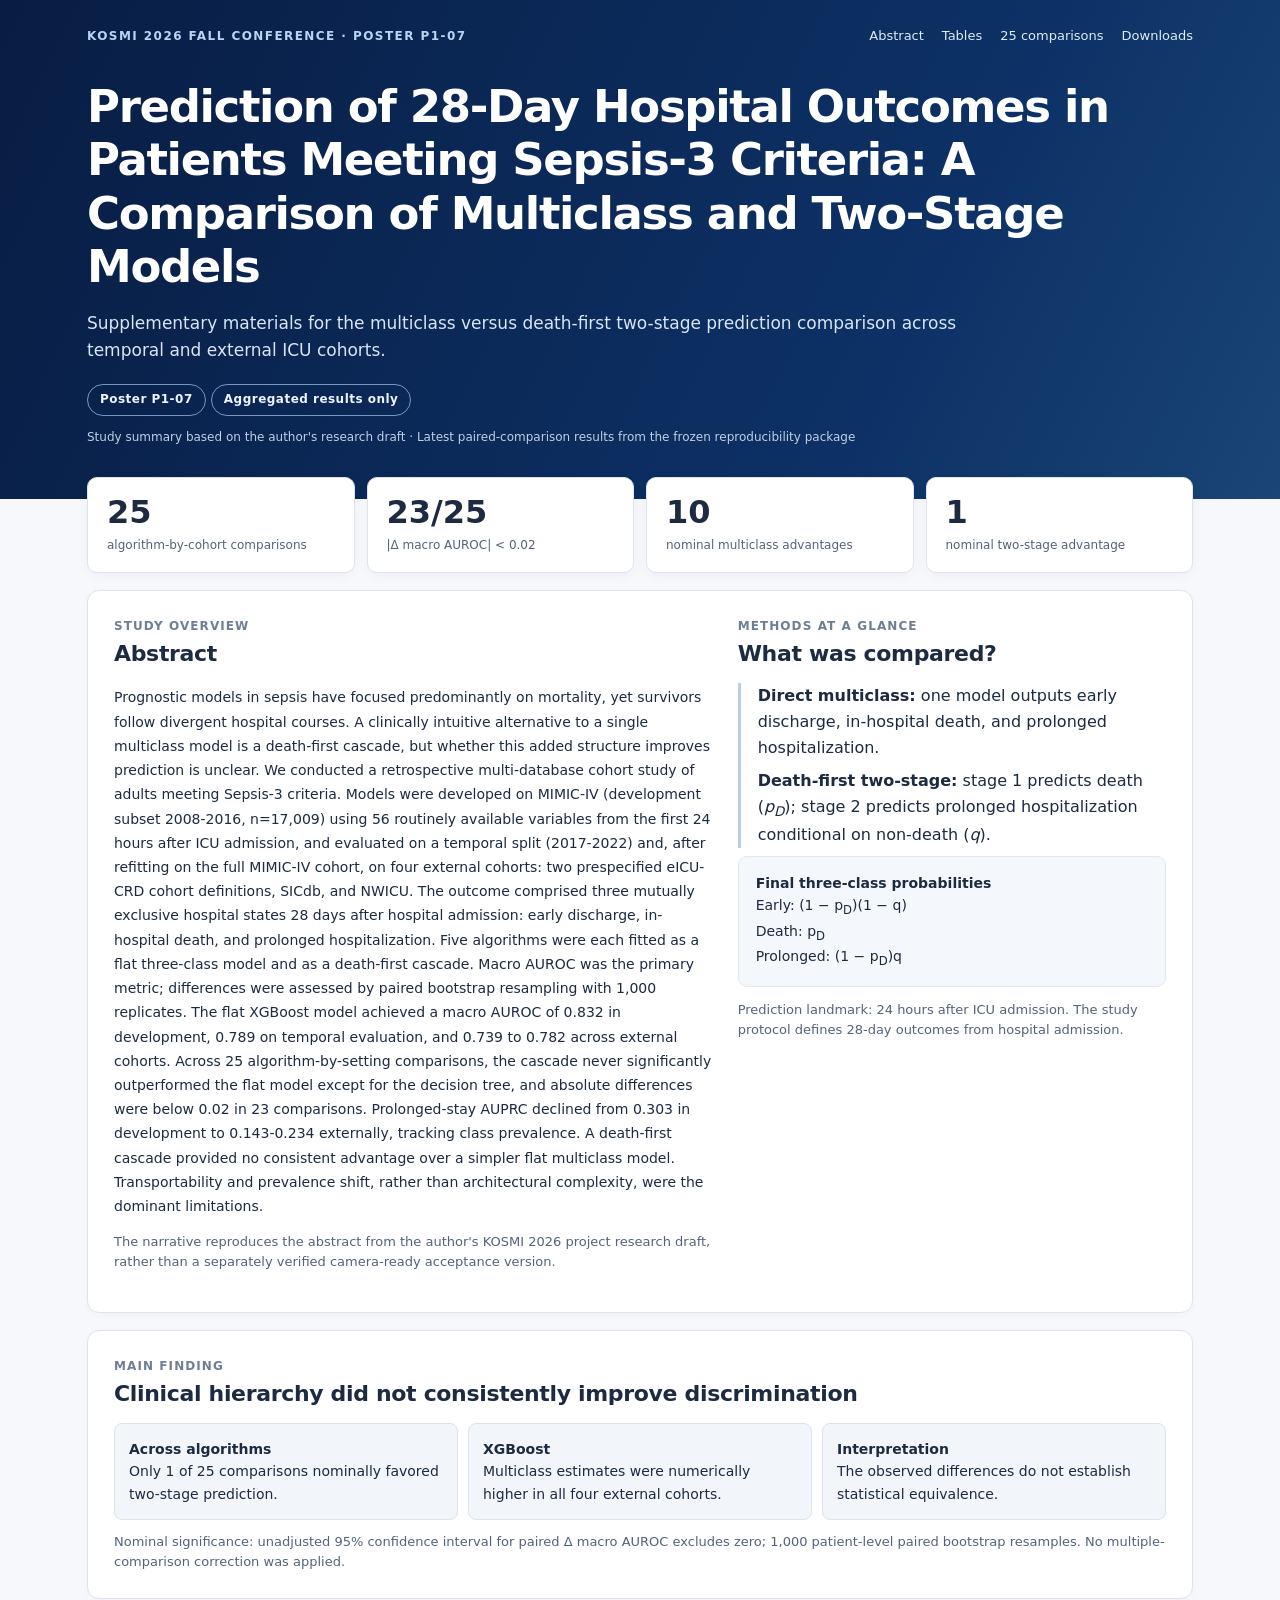
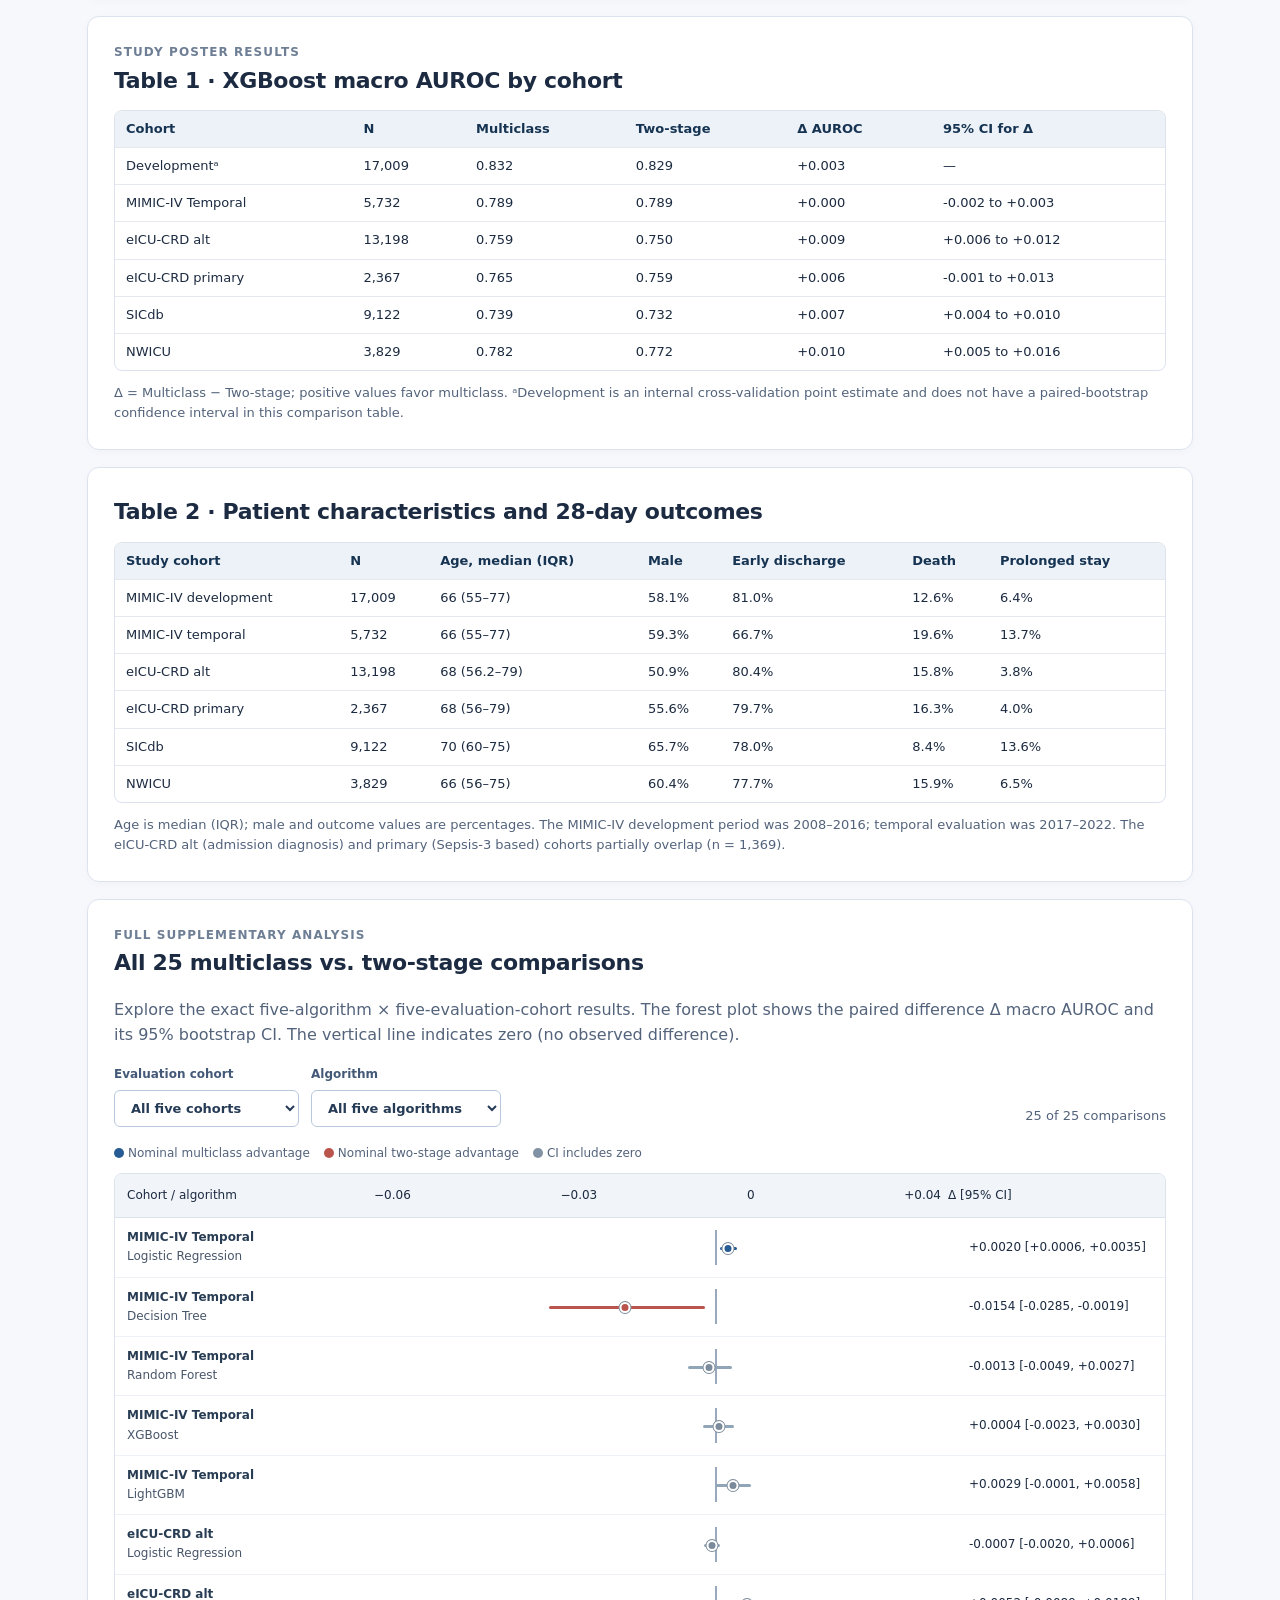
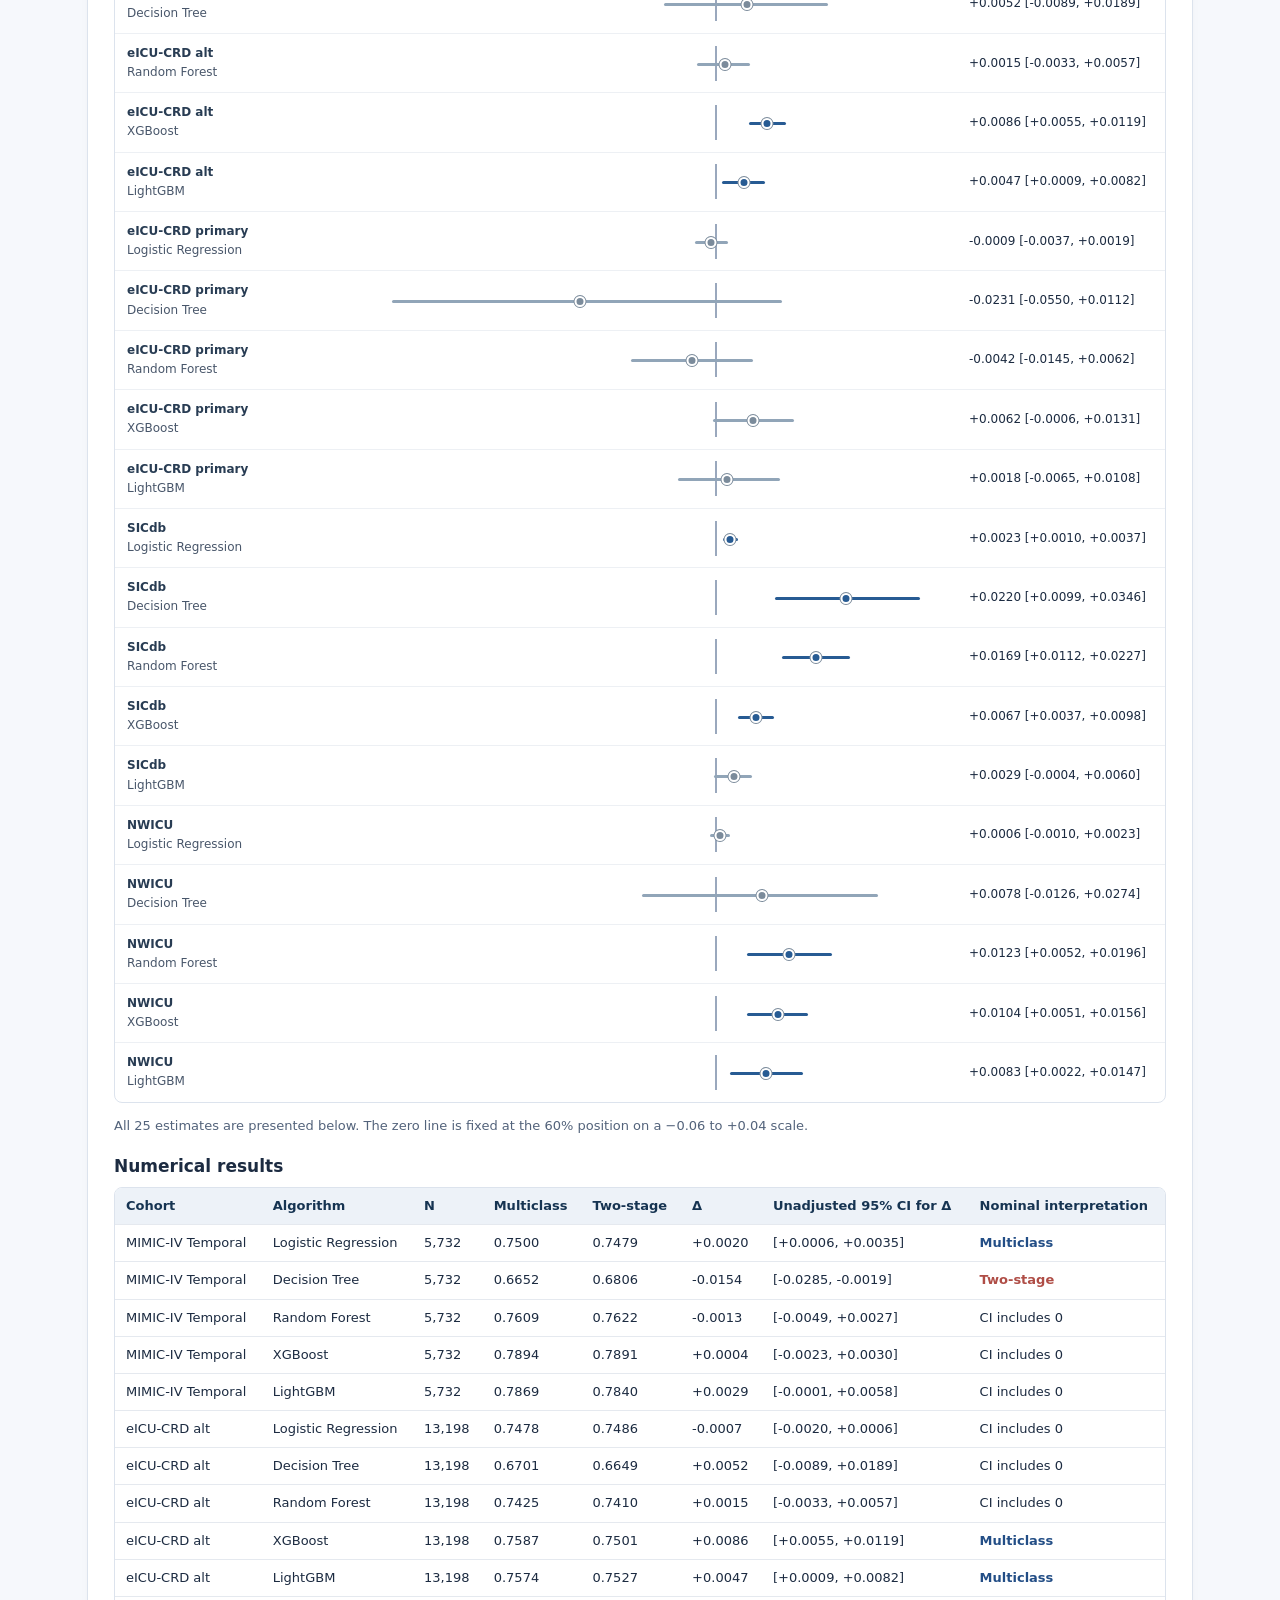
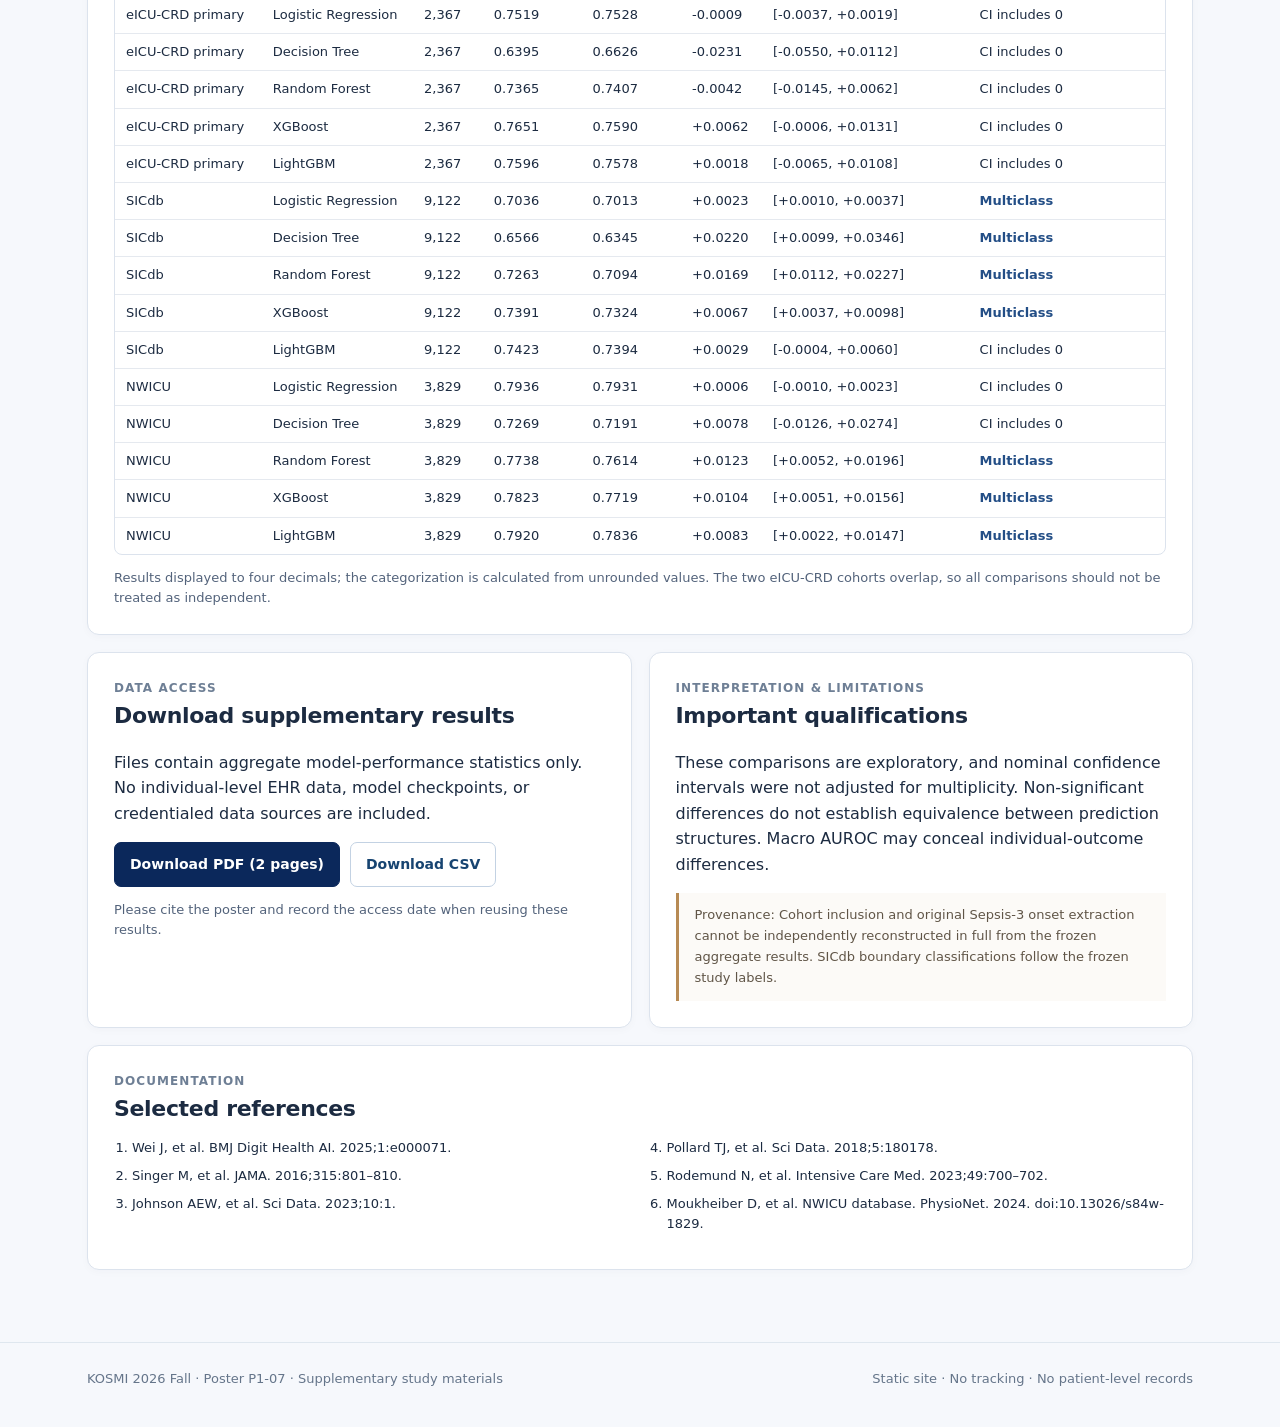
==== docs/index.html @ a9d39a36 "Publish KOSMI 2026 poster site and selected research code" ====
<!doctype html>
<html lang="en">
<head>
<meta charset="utf-8"><meta name="viewport" content="width=device-width, initial-scale=1">
<meta name="description" content="Supplementary study results and 25 paired model comparisons for KOSMI Fall 2026 Poster P1-07.">
<meta name="theme-color" content="#102c5b">
<title>Sepsis-3 · 28-Day Hospital Outcomes | KOSMI 2026 P1-07</title>
<style>
:root{color-scheme:light;--navy:#0b285b;--ink:#1c2b41;--muted:#53637b;--bg:#f6f8fc;--paper:#fff;--line:#dce3ed;--blue:#275b93;--coral:#b9554c;--green:#176657}
*{box-sizing:border-box}html{scroll-behavior:smooth}body{margin:0;background:var(--bg);color:var(--ink);font:16px/1.6 system-ui,-apple-system,'Segoe UI',Arial,sans-serif}
a{color:var(--blue);text-underline-offset:3px}a:focus-visible,select:focus-visible,button:focus-visible{outline:3px solid #b35c2e;outline-offset:3px}
.container{max-width:1150px;margin:0 auto;padding:0 22px}.hero{background:linear-gradient(116deg,#081d43 0%,#0d3166 70%,#1a4576 100%);color:#fff;padding:26px 0 52px}.navline{display:flex;gap:12px;justify-content:space-between;align-items:center;flex-wrap:wrap}.eyebrow{text-transform:uppercase;font-weight:750;letter-spacing:.12em;font-size:12px;color:#b9d4f2}.site-nav{display:flex;gap:18px;flex-wrap:wrap}.site-nav a{color:#dfebf9;font-size:13px;text-decoration:none}.site-nav a:hover{text-decoration:underline}h1{font-size:clamp(26px,4.15vw,45px);line-height:1.19;letter-spacing:-.03em;max-width:1100px;margin:33px 0 16px;font-weight:760}.lead{font-size:17px;max-width:880px;color:#d8e5f7;margin:0 0 20px}.pill{display:inline-block;border:1px solid #7697c3;border-radius:100px;padding:5px 12px;font-size:12px;font-weight:750;letter-spacing:.04em;color:#ecf3ff}.subnote{font-size:12px;color:#c0d0e4;margin:12px 0 0}.content{margin-top:-22px;padding-bottom:55px;position:relative}.metrics{display:grid;grid-template-columns:repeat(4,1fr);gap:12px;margin-bottom:17px}.metric{background:#fff;padding:17px 19px;border:1px solid var(--line);border-radius:10px;box-shadow:0 3px 13px rgba(13,36,67,.04)}.metric strong{display:block;font-size:32px;line-height:1.1;font-variant-numeric:tabular-nums}.metric span{display:block;margin-top:6px;color:var(--muted);font-size:12px}.panel{border:1px solid var(--line);background:var(--paper);padding:26px;border-radius:12px;margin-bottom:17px;box-shadow:0 2px 9px rgba(13,36,67,.026)}h2{font-size:22px;letter-spacing:-.015em;margin:0 0 12px}h3{font-size:17px;margin:17px 0 7px}.panel>p:last-child{margin-bottom:0}.muted,.note{color:var(--muted)}.note{font-size:13px;line-height:1.55}.introgrid{display:grid;grid-template-columns:1.4fr 1fr;gap:24px}.abstract{font-size:14px;line-height:1.73}.definition{border-left:3px solid #bacde6;padding-left:17px}.definition p{margin:8px 0}.resultstrip{display:grid;grid-template-columns:repeat(3,1fr);gap:10px}.resultstrip>div{background:#f2f6fb;border:1px solid var(--line);padding:14px;border-radius:8px;font-size:14px}.resultstrip b{display:block}.tablewrap{overflow-x:auto;border:1px solid var(--line);border-radius:8px}.data-table{border-collapse:collapse;min-width:710px;width:100%;font-size:13px;line-height:1.4}.data-table th{background:#edf2f8;color:#163452;text-align:left;font-weight:750;white-space:nowrap}.data-table th,.data-table td{border-bottom:1px solid #e5e9ef;padding:9px 11px;vertical-align:middle}.data-table tr:last-child td{border-bottom:0}.data-table tbody tr:hover{background:#f8fbfd}.data-table td:not(:first-child){font-variant-numeric:tabular-nums}.two-columns{display:grid;grid-template-columns:1fr 1fr;gap:17px}.two-columns .panel{min-width:0}.footblock{margin:12px 0 0}.formula{font-size:14px;background:#f4f7fb;border:1px solid #e1e8f1;border-radius:9px;padding:15px 17px;overflow-wrap:anywhere}.formula strong{font-size:14px}.btns{display:flex;gap:10px;flex-wrap:wrap;margin:14px 0 2px}.btn{display:inline-flex;text-decoration:none;align-items:center;padding:10px 15px;border-radius:7px;border:1px solid #c3d2e3;background:#fff;font-weight:670;color:#174471;font-size:14px}.btn.primary{background:var(--navy);border-color:var(--navy);color:#fff}.btn:hover{filter:brightness(.96)}.toolbar{display:flex;gap:12px;flex-wrap:wrap;align-items:end;margin:17px 0}.toolbar label{font-size:12px;font-weight:720;color:#435977;display:flex;flex-direction:column;gap:6px}.toolbar select{border-radius:6px;border:1px solid #b9c9dd;background:white;padding:9px 12px;color:#253a55;min-width:185px;font:inherit;font-size:13px}.count{margin-left:auto;color:var(--muted);font-size:13px}.plot{border:1px solid var(--line);border-radius:8px;overflow:hidden}.plotaxis{display:grid;grid-template-columns:240px 1fr 205px;background:#f1f4f8;border-bottom:1px solid var(--line);font-size:12px;padding:12px}.plotaxis .scale{display:flex;justify-content:space-between;padding:0 7px}.pointrow{display:grid;grid-template-columns:240px 1fr 205px;align-items:center;gap:0;padding:5px 0;border-bottom:1px solid #edf0f4;font-size:12px}.pointrow:last-child{border-bottom:0}.plabel{padding:5px 12px;color:#48566a}.plabel b{display:block;color:#283c53}.ptrack{position:relative;height:35px;margin:0 8px;background:linear-gradient(to right,transparent calc(60% - 1px),#9aa8bd calc(60% - 1px),#9aa8bd calc(60% + 1px),transparent calc(60% + 1px))}.pci{height:3px;position:absolute;top:17px;background:#91a5b8;border-radius:2px}.ppoint{position:absolute;top:13px;width:11px;height:11px;border-radius:50%;background:#7b8b9b;border:2px solid #fff;box-shadow:0 0 0 1px #7b8b9b;transform:translateX(-50%)}.pci.multi,.ppoint.multi{background:var(--blue)}.pci.two,.ppoint.two{background:var(--coral)}.val{font-variant-numeric:tabular-nums;padding:5px 9px;font-size:12px}.legend{display:flex;gap:14px;font-size:12px;flex-wrap:wrap;color:var(--muted);margin-bottom:10px}.dot{display:inline-block;width:10px;height:10px;border-radius:100%;vertical-align:-1px;margin-right:4px;background:#8192a5}.dot.multi{background:var(--blue)}.dot.two{background:var(--coral)}.data-table .multi{color:#234e86;font-weight:720}.data-table .two{color:#af4d46;font-weight:720}.smallcaps{font-size:12px;letter-spacing:.09em;text-transform:uppercase;color:#6e7f95;font-weight:770}.warn{border-left:3px solid #b78a54;background:#fcfaf7;padding:12px 16px;font-size:13px;color:#605547}.refs{columns:2;column-gap:35px;margin:8px 0;padding-left:18px;font-size:13px}.refs li{break-inside:avoid;margin-bottom:7px}.footer{border-top:1px solid #dfe7ef;padding:26px 0 37px;color:#65758a;font-size:13px}.footer .container{display:flex;justify-content:space-between;gap:15px;flex-wrap:wrap}
@media(max-width:900px){.introgrid,.two-columns{grid-template-columns:1fr}.metrics{grid-template-columns:repeat(2,1fr)}.plotaxis,.pointrow{grid-template-columns:155px 1fr 130px}.plabel{padding:4px 7px}.val{font-size:10px}.refs{columns:1}.plotaxis{font-size:11px}}
@media(max-width:600px){.container{padding:0 14px}h1{margin-top:24px;font-size:27px}.lead{font-size:15px}.navline{align-items:flex-start}.site-nav{gap:12px}.panel{padding:17px}.metric{padding:12px}.metric strong{font-size:27px}.resultstrip{grid-template-columns:1fr}.plotaxis,.pointrow{grid-template-columns:100px 1fr 104px}.plotaxis .scale{font-size:9px}.plabel{font-size:10px;padding:3px 5px}.val{font-size:9px;line-height:1.45;padding:5px}.ptrack{margin:0 2px}.toolbar select{min-width:145px}.count{width:100%;margin-left:0}}
@media(prefers-reduced-motion:reduce){html{scroll-behavior:auto}}
</style>
</head>
<body>
<header class="hero"><div class="container"><div class="navline"><span class="eyebrow">KOSMI 2026 FALL CONFERENCE · POSTER P1-07</span><nav class="site-nav" aria-label="Sections"><a href="#abstract">Abstract</a><a href="#tables">Tables</a><a href="#comparisons">25 comparisons</a><a href="#downloads">Downloads</a></nav></div>
<h1>Prediction of 28-Day Hospital Outcomes in Patients Meeting Sepsis-3 Criteria: A Comparison of Multiclass and Two-Stage Models</h1>
<p class="lead">Supplementary materials for the multiclass versus death-first two-stage prediction comparison across temporal and external ICU cohorts.</p>
<span class="pill">Poster P1-07</span> <span class="pill">Aggregated results only</span><p class="subnote">Study summary based on the author's research draft · Latest paired-comparison results from the frozen reproducibility package</p>
</div></header>
<main class="container content">
<div class="metrics" aria-label="Study metrics"><div class="metric"><strong>25</strong><span>algorithm-by-cohort comparisons</span></div><div class="metric"><strong>23/25</strong><span>|Δ macro AUROC| &lt; 0.02</span></div><div class="metric"><strong>10</strong><span>nominal multiclass advantages</span></div><div class="metric"><strong>1</strong><span>nominal two-stage advantage</span></div></div>
<section id="abstract" class="panel"><div class="introgrid"><div><div class="smallcaps">Study overview</div><h2>Abstract</h2><p class="abstract">Prognostic models in sepsis have focused predominantly on mortality, yet survivors follow divergent hospital courses. A clinically intuitive alternative to a single multiclass model is a death-first cascade, but whether this added structure improves prediction is unclear. We conducted a retrospective multi-database cohort study of adults meeting Sepsis-3 criteria. Models were developed on MIMIC-IV (development subset 2008-2016, n=17,009) using 56 routinely available variables from the first 24 hours after ICU admission, and evaluated on a temporal split (2017-2022) and, after refitting on the full MIMIC-IV cohort, on four external cohorts: two prespecified eICU-CRD cohort definitions, SICdb, and NWICU. The outcome comprised three mutually exclusive hospital states 28 days after hospital admission: early discharge, in-hospital death, and prolonged hospitalization. Five algorithms were each fitted as a flat three-class model and as a death-first cascade. Macro AUROC was the primary metric; differences were assessed by paired bootstrap resampling with 1,000 replicates. The flat XGBoost model achieved a macro AUROC of 0.832 in development, 0.789 on temporal evaluation, and 0.739 to 0.782 across external cohorts. Across 25 algorithm-by-setting comparisons, the cascade never significantly outperformed the flat model except for the decision tree, and absolute differences were below 0.02 in 23 comparisons. Prolonged-stay AUPRC declined from 0.303 in development to 0.143-0.234 externally, tracking class prevalence. A death-first cascade provided no consistent advantage over a simpler flat multiclass model. Transportability and prevalence shift, rather than architectural complexity, were the dominant limitations.</p><p class="note">The narrative reproduces the abstract from the author's KOSMI 2026 project research draft, rather than a separately verified camera-ready acceptance version.</p></div><div><div class="smallcaps">Methods at a glance</div><h2>What was compared?</h2><div class="definition"><p><strong>Direct multiclass:</strong> one model outputs early discharge, in-hospital death, and prolonged hospitalization.</p><p><strong>Death-first two-stage:</strong> stage 1 predicts death (<em>p<sub>D</sub></em>); stage 2 predicts prolonged hospitalization conditional on non-death (<em>q</em>).</p></div><div class="formula"><strong>Final three-class probabilities</strong><div>Early: (1 − p<sub>D</sub>)(1 − q)</div><div>Death: p<sub>D</sub></div><div>Prolonged: (1 − p<sub>D</sub>)q</div></div><p class="note">Prediction landmark: 24 hours after ICU admission. The study protocol defines 28-day outcomes from hospital admission.</p></div></div></section>
<section class="panel"><div class="smallcaps">Main finding</div><h2>Clinical hierarchy did not consistently improve discrimination</h2><div class="resultstrip"><div><b>Across algorithms</b>Only 1 of 25 comparisons nominally favored two-stage prediction.</div><div><b>XGBoost</b>Multiclass estimates were numerically higher in all four external cohorts.</div><div><b>Interpretation</b>The observed differences do not establish statistical equivalence.</div></div><p class="note footblock">Nominal significance: unadjusted 95% confidence interval for paired Δ macro AUROC excludes zero; 1,000 patient-level paired bootstrap resamples. No multiple-comparison correction was applied.</p></section>
<section id="tables" class="panel"><div class="smallcaps">Study poster results</div><h2>Table 1 · XGBoost macro AUROC by cohort</h2><div class="tablewrap"><table class="data-table"><thead><tr><th>Cohort</th><th>N</th><th>Multiclass</th><th>Two-stage</th><th>Δ AUROC</th><th>95% CI for Δ</th></tr></thead><tbody><tr><td>Developmentᵃ</td><td>17,009</td><td>0.832</td><td>0.829</td><td>+0.003</td><td>—</td></tr>
<tr><td>MIMIC-IV Temporal</td><td>5,732</td><td>0.789</td><td>0.789</td><td>+0.000</td><td>-0.002 to +0.003</td></tr>
<tr><td>eICU-CRD alt</td><td>13,198</td><td>0.759</td><td>0.750</td><td>+0.009</td><td>+0.006 to +0.012</td></tr>
<tr><td>eICU-CRD primary</td><td>2,367</td><td>0.765</td><td>0.759</td><td>+0.006</td><td>-0.001 to +0.013</td></tr>
<tr><td>SICdb</td><td>9,122</td><td>0.739</td><td>0.732</td><td>+0.007</td><td>+0.004 to +0.010</td></tr>
<tr><td>NWICU</td><td>3,829</td><td>0.782</td><td>0.772</td><td>+0.010</td><td>+0.005 to +0.016</td></tr></tbody></table></div><p class="note footblock">Δ = Multiclass − Two-stage; positive values favor multiclass. ᵃDevelopment is an internal cross-validation point estimate and does not have a paired-bootstrap confidence interval in this comparison table.</p></section>
<section class="panel"><h2>Table 2 · Patient characteristics and 28-day outcomes</h2><div class="tablewrap"><table class="data-table"><thead><tr><th>Study cohort</th><th>N</th><th>Age, median (IQR)</th><th>Male</th><th>Early discharge</th><th>Death</th><th>Prolonged stay</th></tr></thead><tbody><tr><td>MIMIC-IV development</td><td>17,009</td><td>66 (55–77)</td><td>58.1%</td><td>81.0%</td><td>12.6%</td><td>6.4%</td></tr>
<tr><td>MIMIC-IV temporal</td><td>5,732</td><td>66 (55–77)</td><td>59.3%</td><td>66.7%</td><td>19.6%</td><td>13.7%</td></tr>
<tr><td>eICU-CRD alt</td><td>13,198</td><td>68 (56.2–79)</td><td>50.9%</td><td>80.4%</td><td>15.8%</td><td>3.8%</td></tr>
<tr><td>eICU-CRD primary</td><td>2,367</td><td>68 (56–79)</td><td>55.6%</td><td>79.7%</td><td>16.3%</td><td>4.0%</td></tr>
<tr><td>SICdb</td><td>9,122</td><td>70 (60–75)</td><td>65.7%</td><td>78.0%</td><td>8.4%</td><td>13.6%</td></tr>
<tr><td>NWICU</td><td>3,829</td><td>66 (56–75)</td><td>60.4%</td><td>77.7%</td><td>15.9%</td><td>6.5%</td></tr></tbody></table></div><p class="note footblock">Age is median (IQR); male and outcome values are percentages. The MIMIC-IV development period was 2008–2016; temporal evaluation was 2017–2022. The eICU-CRD alt (admission diagnosis) and primary (Sepsis-3 based) cohorts partially overlap (n = 1,369).</p></section>
<section id="comparisons" class="panel"><div class="smallcaps">Full supplementary analysis</div><h2>All 25 multiclass vs. two-stage comparisons</h2><p class="muted">Explore the exact five-algorithm × five-evaluation-cohort results. The forest plot shows the paired difference Δ macro AUROC and its 95% bootstrap CI. The vertical line indicates zero (no observed difference).</p><div class="toolbar"><label for="cohort-filter">Evaluation cohort<select id="cohort-filter"><option value="all">All five cohorts</option></select></label><label for="model-filter">Algorithm<select id="model-filter"><option value="all">All five algorithms</option></select></label><span id="filtered-count" class="count" aria-live="polite">25 comparisons</span></div><div class="legend"><span><i class="dot multi"></i>Nominal multiclass advantage</span><span><i class="dot two"></i>Nominal two-stage advantage</span><span><i class="dot"></i>CI includes zero</span></div><div class="plot"><div class="plotaxis"><span>Cohort / algorithm</span><span class="scale"><span>−0.06</span><span>−0.03</span><span>0</span><span>+0.04</span></span><span>Δ [95% CI]</span></div><div id="plot-rows" aria-label="Forest plot of 25 comparisons"></div></div><p class="note">All 25 estimates are presented below. The zero line is fixed at the 60% position on a −0.06 to +0.04 scale.</p><h3>Numerical results</h3><div class="tablewrap"><table class="data-table"><thead><tr><th>Cohort</th><th>Algorithm</th><th>N</th><th>Multiclass</th><th>Two-stage</th><th>Δ</th><th>Unadjusted 95% CI for Δ</th><th>Nominal interpretation</th></tr></thead><tbody id="numerical-rows"><tr><td>MIMIC-IV Temporal</td><td>Logistic Regression</td><td>5,732</td><td>0.7500</td><td>0.7479</td><td>+0.0020</td><td>[+0.0006, +0.0035]</td><td>Multiclass</td></tr><tr><td>MIMIC-IV Temporal</td><td>Decision Tree</td><td>5,732</td><td>0.6652</td><td>0.6806</td><td>-0.0154</td><td>[-0.0285, -0.0019]</td><td>Two-stage</td></tr><tr><td>MIMIC-IV Temporal</td><td>Random Forest</td><td>5,732</td><td>0.7609</td><td>0.7622</td><td>-0.0013</td><td>[-0.0049, +0.0027]</td><td>CI includes zero</td></tr><tr><td>MIMIC-IV Temporal</td><td>XGBoost</td><td>5,732</td><td>0.7894</td><td>0.7891</td><td>+0.0004</td><td>[-0.0023, +0.0030]</td><td>CI includes zero</td></tr><tr><td>MIMIC-IV Temporal</td><td>LightGBM</td><td>5,732</td><td>0.7869</td><td>0.7840</td><td>+0.0029</td><td>[-0.0001, +0.0058]</td><td>CI includes zero</td></tr><tr><td>eICU-CRD alt</td><td>Logistic Regression</td><td>13,198</td><td>0.7478</td><td>0.7486</td><td>-0.0007</td><td>[-0.0020, +0.0006]</td><td>CI includes zero</td></tr><tr><td>eICU-CRD alt</td><td>Decision Tree</td><td>13,198</td><td>0.6701</td><td>0.6649</td><td>+0.0052</td><td>[-0.0089, +0.0189]</td><td>CI includes zero</td></tr><tr><td>eICU-CRD alt</td><td>Random Forest</td><td>13,198</td><td>0.7425</td><td>0.7410</td><td>+0.0015</td><td>[-0.0033, +0.0057]</td><td>CI includes zero</td></tr><tr><td>eICU-CRD alt</td><td>XGBoost</td><td>13,198</td><td>0.7587</td><td>0.7501</td><td>+0.0086</td><td>[+0.0055, +0.0119]</td><td>Multiclass</td></tr><tr><td>eICU-CRD alt</td><td>LightGBM</td><td>13,198</td><td>0.7574</td><td>0.7527</td><td>+0.0047</td><td>[+0.0009, +0.0082]</td><td>Multiclass</td></tr><tr><td>eICU-CRD primary</td><td>Logistic Regression</td><td>2,367</td><td>0.7519</td><td>0.7528</td><td>-0.0009</td><td>[-0.0037, +0.0019]</td><td>CI includes zero</td></tr><tr><td>eICU-CRD primary</td><td>Decision Tree</td><td>2,367</td><td>0.6395</td><td>0.6626</td><td>-0.0231</td><td>[-0.0550, +0.0112]</td><td>CI includes zero</td></tr><tr><td>eICU-CRD primary</td><td>Random Forest</td><td>2,367</td><td>0.7365</td><td>0.7407</td><td>-0.0042</td><td>[-0.0145, +0.0062]</td><td>CI includes zero</td></tr><tr><td>eICU-CRD primary</td><td>XGBoost</td><td>2,367</td><td>0.7651</td><td>0.7590</td><td>+0.0062</td><td>[-0.0006, +0.0131]</td><td>CI includes zero</td></tr><tr><td>eICU-CRD primary</td><td>LightGBM</td><td>2,367</td><td>0.7596</td><td>0.7578</td><td>+0.0018</td><td>[-0.0065, +0.0108]</td><td>CI includes zero</td></tr><tr><td>SICdb</td><td>Logistic Regression</td><td>9,122</td><td>0.7036</td><td>0.7013</td><td>+0.0023</td><td>[+0.0010, +0.0037]</td><td>Multiclass</td></tr><tr><td>SICdb</td><td>Decision Tree</td><td>9,122</td><td>0.6566</td><td>0.6345</td><td>+0.0220</td><td>[+0.0099, +0.0346]</td><td>Multiclass</td></tr><tr><td>SICdb</td><td>Random Forest</td><td>9,122</td><td>0.7263</td><td>0.7094</td><td>+0.0169</td><td>[+0.0112, +0.0227]</td><td>Multiclass</td></tr><tr><td>SICdb</td><td>XGBoost</td><td>9,122</td><td>0.7391</td><td>0.7324</td><td>+0.0067</td><td>[+0.0037, +0.0098]</td><td>Multiclass</td></tr><tr><td>SICdb</td><td>LightGBM</td><td>9,122</td><td>0.7423</td><td>0.7394</td><td>+0.0029</td><td>[-0.0004, +0.0060]</td><td>CI includes zero</td></tr><tr><td>NWICU</td><td>Logistic Regression</td><td>3,829</td><td>0.7936</td><td>0.7931</td><td>+0.0006</td><td>[-0.0010, +0.0023]</td><td>CI includes zero</td></tr><tr><td>NWICU</td><td>Decision Tree</td><td>3,829</td><td>0.7269</td><td>0.7191</td><td>+0.0078</td><td>[-0.0126, +0.0274]</td><td>CI includes zero</td></tr><tr><td>NWICU</td><td>Random Forest</td><td>3,829</td><td>0.7738</td><td>0.7614</td><td>+0.0123</td><td>[+0.0052, +0.0196]</td><td>Multiclass</td></tr><tr><td>NWICU</td><td>XGBoost</td><td>3,829</td><td>0.7823</td><td>0.7719</td><td>+0.0104</td><td>[+0.0051, +0.0156]</td><td>Multiclass</td></tr><tr><td>NWICU</td><td>LightGBM</td><td>3,829</td><td>0.7920</td><td>0.7836</td><td>+0.0083</td><td>[+0.0022, +0.0147]</td><td>Multiclass</td></tr></tbody></table></div><p class="note">Results displayed to four decimals; the categorization is calculated from unrounded values. The two eICU-CRD cohorts overlap, so all comparisons should not be treated as independent.</p></section>
<section class="two-columns"><div id="downloads" class="panel"><div class="smallcaps">Data access</div><h2>Download supplementary results</h2><p>Files contain aggregate model-performance statistics only. No individual-level EHR data, model checkpoints, or credentialed data sources are included.</p><div class="btns"><a class="btn primary" href="./assets/supplementary-results.pdf" download>Download PDF (2 pages)</a><a class="btn" href="./data/all_25_comparisons.csv" download>Download CSV</a></div><p class="note">Please cite the poster and record the access date when reusing these results.</p></div><div class="panel"><div class="smallcaps">Interpretation &amp; limitations</div><h2>Important qualifications</h2><p>These comparisons are exploratory, and nominal confidence intervals were not adjusted for multiplicity. Non-significant differences do not establish equivalence between prediction structures. Macro AUROC may conceal individual-outcome differences.</p><div class="warn">Provenance: Cohort inclusion and original Sepsis-3 onset extraction cannot be independently reconstructed in full from the frozen aggregate results. SICdb boundary classifications follow the frozen study labels.</div></div></section>
<section class="panel"><div class="smallcaps">Documentation</div><h2>Selected references</h2><ol class="refs"><li>Wei J, et al. BMJ Digit Health AI. 2025;1:e000071.</li><li>Singer M, et al. JAMA. 2016;315:801–810.</li><li>Johnson AEW, et al. Sci Data. 2023;10:1.</li><li>Pollard TJ, et al. Sci Data. 2018;5:180178.</li><li>Rodemund N, et al. Intensive Care Med. 2023;49:700–702.</li><li>Moukheiber D, et al. NWICU database. PhysioNet. 2024. doi:10.13026/s84w-1829.</li></ol></section>
</main><footer class="footer"><div class="container"><span>KOSMI 2026 Fall · Poster P1-07 · Supplementary study materials</span><span>Static site · No tracking · No patient-level records</span></div></footer>
<script>
const DATA=[{"cohort":"MIMIC-IV Temporal","model":"Logistic Regression","n":5732,"flat":0.749951,"cascade":0.747931,"delta":0.002019,"lo":0.000634,"hi":0.003474,"decision":"Multiclass"},{"cohort":"MIMIC-IV Temporal","model":"Decision Tree","n":5732,"flat":0.665188,"cascade":0.680624,"delta":-0.015436,"lo":-0.028454,"hi":-0.001883,"decision":"Two-stage"},{"cohort":"MIMIC-IV Temporal","model":"Random Forest","n":5732,"flat":0.760901,"cascade":0.762229,"delta":-0.001328,"lo":-0.004889,"hi":0.002702,"decision":"CI includes zero"},{"cohort":"MIMIC-IV Temporal","model":"XGBoost","n":5732,"flat":0.789447,"cascade":0.789069,"delta":0.000378,"lo":-0.002328,"hi":0.002999,"decision":"CI includes zero"},{"cohort":"MIMIC-IV Temporal","model":"LightGBM","n":5732,"flat":0.786894,"cascade":0.784022,"delta":0.002872,"lo":-5.3e-05,"hi":0.005844,"decision":"CI includes zero"},{"cohort":"eICU-CRD alt","model":"Logistic Regression","n":13198,"flat":0.74782,"cascade":0.748561,"delta":-0.000741,"lo":-0.002043,"hi":0.000647,"decision":"CI includes zero"},{"cohort":"eICU-CRD alt","model":"Decision Tree","n":13198,"flat":0.67014,"cascade":0.664908,"delta":0.005232,"lo":-0.008909,"hi":0.018922,"decision":"CI includes zero"},{"cohort":"eICU-CRD alt","model":"Random Forest","n":13198,"flat":0.742486,"cascade":0.740994,"delta":0.001492,"lo":-0.003336,"hi":0.005703,"decision":"CI includes zero"},{"cohort":"eICU-CRD alt","model":"XGBoost","n":13198,"flat":0.758716,"cascade":0.750133,"delta":0.008583,"lo":0.005516,"hi":0.011886,"decision":"Multiclass"},{"cohort":"eICU-CRD alt","model":"LightGBM","n":13198,"flat":0.757438,"cascade":0.752739,"delta":0.004699,"lo":0.000941,"hi":0.008236,"decision":"Multiclass"},{"cohort":"eICU-CRD primary","model":"Logistic Regression","n":2367,"flat":0.751851,"cascade":0.752755,"delta":-0.000904,"lo":-0.003659,"hi":0.001942,"decision":"CI includes zero"},{"cohort":"eICU-CRD primary","model":"Decision Tree","n":2367,"flat":0.639469,"cascade":0.66258,"delta":-0.023111,"lo":-0.055008,"hi":0.011168,"decision":"CI includes zero"},{"cohort":"eICU-CRD primary","model":"Random Forest","n":2367,"flat":0.736495,"cascade":0.740714,"delta":-0.004219,"lo":-0.014548,"hi":0.006224,"decision":"CI includes zero"},{"cohort":"eICU-CRD primary","model":"XGBoost","n":2367,"flat":0.765118,"cascade":0.758966,"delta":0.006153,"lo":-0.000563,"hi":0.013128,"decision":"CI includes zero"},{"cohort":"eICU-CRD primary","model":"LightGBM","n":2367,"flat":0.759616,"cascade":0.757773,"delta":0.001842,"lo":-0.006487,"hi":0.010772,"decision":"CI includes zero"},{"cohort":"SICdb","model":"Logistic Regression","n":9122,"flat":0.703605,"cascade":0.701281,"delta":0.002325,"lo":0.001048,"hi":0.003706,"decision":"Multiclass"},{"cohort":"SICdb","model":"Decision Tree","n":9122,"flat":0.656566,"cascade":0.634544,"delta":0.022021,"lo":0.009941,"hi":0.034553,"decision":"Multiclass"},{"cohort":"SICdb","model":"Random Forest","n":9122,"flat":0.726327,"cascade":0.709389,"delta":0.016938,"lo":0.011222,"hi":0.022711,"decision":"Multiclass"},{"cohort":"SICdb","model":"XGBoost","n":9122,"flat":0.739088,"cascade":0.73241,"delta":0.006678,"lo":0.00374,"hi":0.009787,"decision":"Multiclass"},{"cohort":"SICdb","model":"LightGBM","n":9122,"flat":0.742292,"cascade":0.739388,"delta":0.002904,"lo":-0.000442,"hi":0.006,"decision":"CI includes zero"},{"cohort":"NWICU","model":"Logistic Regression","n":3829,"flat":0.793648,"cascade":0.793061,"delta":0.000588,"lo":-0.001049,"hi":0.002292,"decision":"CI includes zero"},{"cohort":"NWICU","model":"Decision Tree","n":3829,"flat":0.72689,"cascade":0.719072,"delta":0.007818,"lo":-0.012593,"hi":0.0274,"decision":"CI includes zero"},{"cohort":"NWICU","model":"Random Forest","n":3829,"flat":0.773789,"cascade":0.76144,"delta":0.012349,"lo":0.00523,"hi":0.019646,"decision":"Multiclass"},{"cohort":"NWICU","model":"XGBoost","n":3829,"flat":0.782315,"cascade":0.771936,"delta":0.010379,"lo":0.005112,"hi":0.015572,"decision":"Multiclass"},{"cohort":"NWICU","model":"LightGBM","n":3829,"flat":0.791993,"cascade":0.783646,"delta":0.008347,"lo":0.002249,"hi":0.014721,"decision":"Multiclass"}];
const $=id=>document.getElementById(id);
const cohortNames=[...new Set(DATA.map(x=>x.cohort))],modelNames=[...new Set(DATA.map(x=>x.model))];
for(const v of cohortNames){let o=document.createElement('option');o.value=v;o.textContent=v;$('cohort-filter').append(o)}
for(const v of modelNames){let o=document.createElement('option');o.value=v;o.textContent=v;$('model-filter').append(o)}
const f=v=>(v>=0?'+':'')+v.toFixed(4);
const pos=v=>Math.max(0,Math.min(100,((v+.06)/.10)*100));
const badge=r=>r.decision==='Multiclass'?'multi':r.decision==='Two-stage'?'two':'neutral';
function plotRow(r){let wrap=document.createElement('div');wrap.className='pointrow';
let name=document.createElement('div');name.className='plabel';name.innerHTML='<b>'+r.cohort+'</b>'+r.model;
let track=document.createElement('div');track.className='ptrack';track.title=r.cohort+' · '+r.model+' · Δ = '+f(r.delta)+' ['+f(r.lo)+', '+f(r.hi)+']';
let ci=document.createElement('div');ci.className='pci '+badge(r);ci.style.left=pos(r.lo)+'%';ci.style.width=(pos(r.hi)-pos(r.lo))+'%';
let point=document.createElement('div');point.className='ppoint '+badge(r);point.style.left=pos(r.delta)+'%';track.append(ci,point);
let val=document.createElement('div');val.className='val';val.textContent=f(r.delta)+' ['+f(r.lo)+', '+f(r.hi)+']';wrap.append(name,track,val);return wrap}
function render(){const c=$('cohort-filter').value,m=$('model-filter').value;const data=DATA.filter(r=>(c==='all'||r.cohort===c)&&(m==='all'||r.model===m));$('filtered-count').textContent=data.length+' of 25 comparisons';const plot=$('plot-rows');plot.replaceChildren(...data.map(plotRow));
$('numerical-rows').innerHTML=data.map(r=>'<tr><td>'+r.cohort+'</td><td>'+r.model+'</td><td>'+r.n.toLocaleString()+'</td><td>'+r.flat.toFixed(4)+'</td><td>'+r.cascade.toFixed(4)+'</td><td>'+f(r.delta)+'</td><td>['+f(r.lo)+', '+f(r.hi)+']</td><td class="'+badge(r)+'">'+(r.decision==='CI includes zero'?'CI includes 0':r.decision)+'</td></tr>').join('')}
$('cohort-filter').addEventListener('change',render);$('model-filter').addEventListener('change',render);render();
</script>
</body></html>
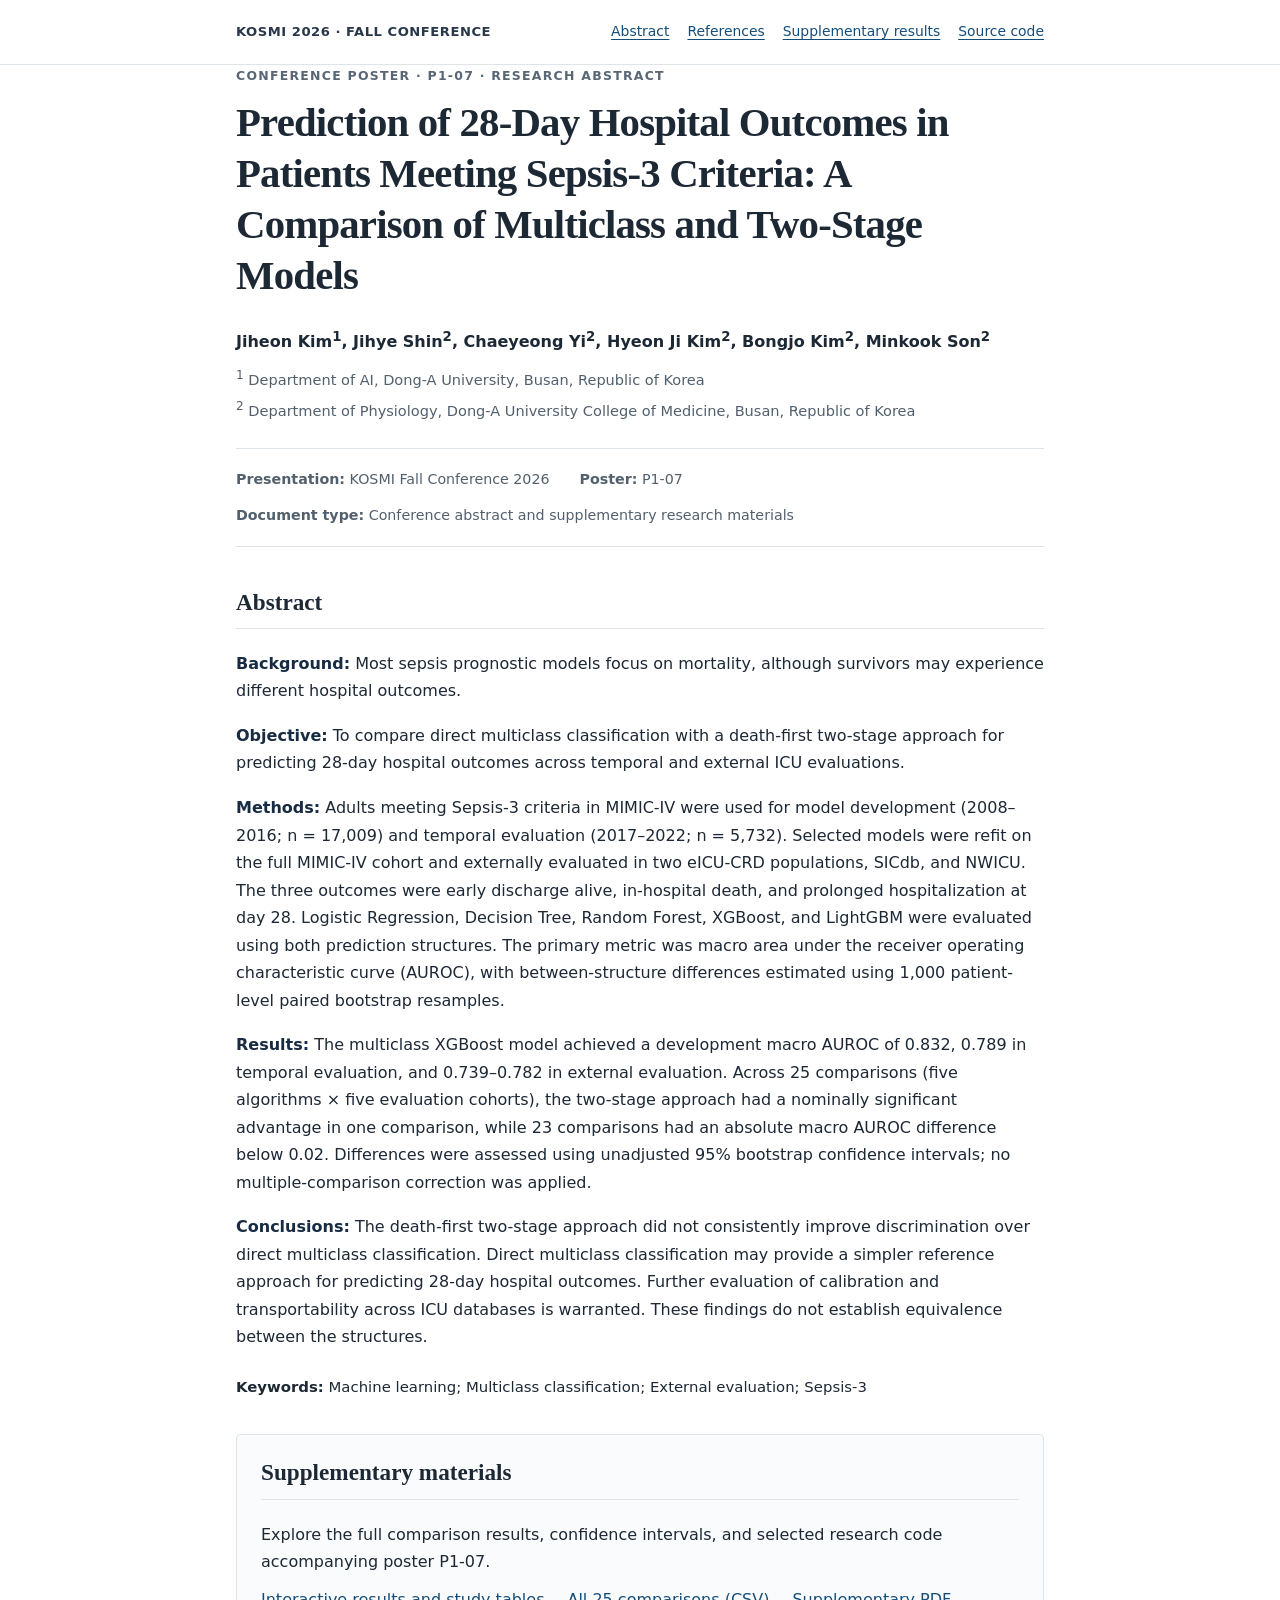
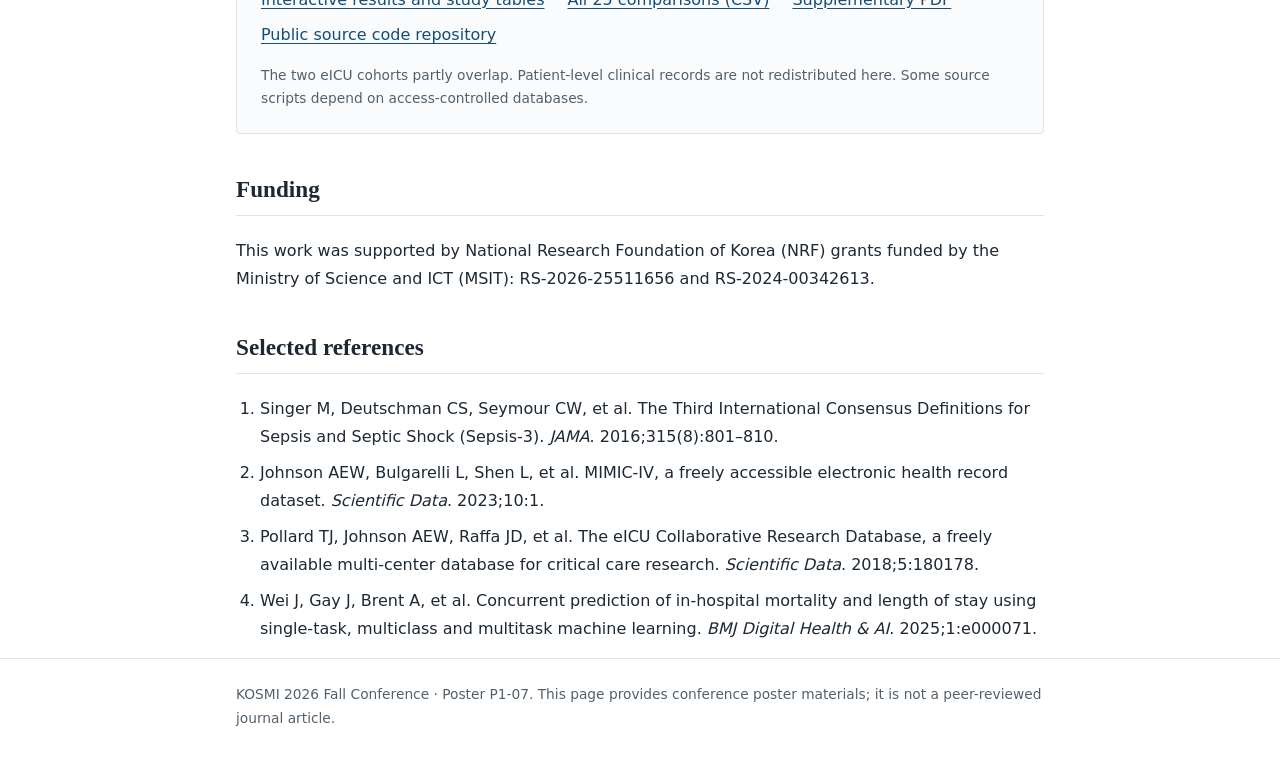
==== commit a7f75ed8: "Publish journal-style conference abstract landing page" ====
--- a/docs/index.html
+++ b/docs/index.html
@@ -1,63 +1,84 @@
-<!doctype html>
+<!DOCTYPE html>
 <html lang="en">
 <head>
-<meta charset="utf-8"><meta name="viewport" content="width=device-width, initial-scale=1">
-<meta name="description" content="Supplementary study results and 25 paired model comparisons for KOSMI Fall 2026 Poster P1-07.">
-<meta name="theme-color" content="#102c5b">
-<title>Sepsis-3 · 28-Day Hospital Outcomes | KOSMI 2026 P1-07</title>
+<meta charset="UTF-8">
+<meta name="viewport" content="width=device-width, initial-scale=1">
+<meta name="description" content="KOSMI 2026 poster P1-07: Prediction of 28-Day Hospital Outcomes in Patients Meeting Sepsis-3 Criteria: A Comparison of Multiclass and Two-Stage Models.">
+<meta name="theme-color" content="#ffffff">
+<title>Sepsis-3: 28-Day Hospital Outcomes | KOSMI 2026 P1-07</title>
 <style>
-:root{color-scheme:light;--navy:#0b285b;--ink:#1c2b41;--muted:#53637b;--bg:#f6f8fc;--paper:#fff;--line:#dce3ed;--blue:#275b93;--coral:#b9554c;--green:#176657}
-*{box-sizing:border-box}html{scroll-behavior:smooth}body{margin:0;background:var(--bg);color:var(--ink);font:16px/1.6 system-ui,-apple-system,'Segoe UI',Arial,sans-serif}
-a{color:var(--blue);text-underline-offset:3px}a:focus-visible,select:focus-visible,button:focus-visible{outline:3px solid #b35c2e;outline-offset:3px}
-.container{max-width:1150px;margin:0 auto;padding:0 22px}.hero{background:linear-gradient(116deg,#081d43 0%,#0d3166 70%,#1a4576 100%);color:#fff;padding:26px 0 52px}.navline{display:flex;gap:12px;justify-content:space-between;align-items:center;flex-wrap:wrap}.eyebrow{text-transform:uppercase;font-weight:750;letter-spacing:.12em;font-size:12px;color:#b9d4f2}.site-nav{display:flex;gap:18px;flex-wrap:wrap}.site-nav a{color:#dfebf9;font-size:13px;text-decoration:none}.site-nav a:hover{text-decoration:underline}h1{font-size:clamp(26px,4.15vw,45px);line-height:1.19;letter-spacing:-.03em;max-width:1100px;margin:33px 0 16px;font-weight:760}.lead{font-size:17px;max-width:880px;color:#d8e5f7;margin:0 0 20px}.pill{display:inline-block;border:1px solid #7697c3;border-radius:100px;padding:5px 12px;font-size:12px;font-weight:750;letter-spacing:.04em;color:#ecf3ff}.subnote{font-size:12px;color:#c0d0e4;margin:12px 0 0}.content{margin-top:-22px;padding-bottom:55px;position:relative}.metrics{display:grid;grid-template-columns:repeat(4,1fr);gap:12px;margin-bottom:17px}.metric{background:#fff;padding:17px 19px;border:1px solid var(--line);border-radius:10px;box-shadow:0 3px 13px rgba(13,36,67,.04)}.metric strong{display:block;font-size:32px;line-height:1.1;font-variant-numeric:tabular-nums}.metric span{display:block;margin-top:6px;color:var(--muted);font-size:12px}.panel{border:1px solid var(--line);background:var(--paper);padding:26px;border-radius:12px;margin-bottom:17px;box-shadow:0 2px 9px rgba(13,36,67,.026)}h2{font-size:22px;letter-spacing:-.015em;margin:0 0 12px}h3{font-size:17px;margin:17px 0 7px}.panel>p:last-child{margin-bottom:0}.muted,.note{color:var(--muted)}.note{font-size:13px;line-height:1.55}.introgrid{display:grid;grid-template-columns:1.4fr 1fr;gap:24px}.abstract{font-size:14px;line-height:1.73}.definition{border-left:3px solid #bacde6;padding-left:17px}.definition p{margin:8px 0}.resultstrip{display:grid;grid-template-columns:repeat(3,1fr);gap:10px}.resultstrip>div{background:#f2f6fb;border:1px solid var(--line);padding:14px;border-radius:8px;font-size:14px}.resultstrip b{display:block}.tablewrap{overflow-x:auto;border:1px solid var(--line);border-radius:8px}.data-table{border-collapse:collapse;min-width:710px;width:100%;font-size:13px;line-height:1.4}.data-table th{background:#edf2f8;color:#163452;text-align:left;font-weight:750;white-space:nowrap}.data-table th,.data-table td{border-bottom:1px solid #e5e9ef;padding:9px 11px;vertical-align:middle}.data-table tr:last-child td{border-bottom:0}.data-table tbody tr:hover{background:#f8fbfd}.data-table td:not(:first-child){font-variant-numeric:tabular-nums}.two-columns{display:grid;grid-template-columns:1fr 1fr;gap:17px}.two-columns .panel{min-width:0}.footblock{margin:12px 0 0}.formula{font-size:14px;background:#f4f7fb;border:1px solid #e1e8f1;border-radius:9px;padding:15px 17px;overflow-wrap:anywhere}.formula strong{font-size:14px}.btns{display:flex;gap:10px;flex-wrap:wrap;margin:14px 0 2px}.btn{display:inline-flex;text-decoration:none;align-items:center;padding:10px 15px;border-radius:7px;border:1px solid #c3d2e3;background:#fff;font-weight:670;color:#174471;font-size:14px}.btn.primary{background:var(--navy);border-color:var(--navy);color:#fff}.btn:hover{filter:brightness(.96)}.toolbar{display:flex;gap:12px;flex-wrap:wrap;align-items:end;margin:17px 0}.toolbar label{font-size:12px;font-weight:720;color:#435977;display:flex;flex-direction:column;gap:6px}.toolbar select{border-radius:6px;border:1px solid #b9c9dd;background:white;padding:9px 12px;color:#253a55;min-width:185px;font:inherit;font-size:13px}.count{margin-left:auto;color:var(--muted);font-size:13px}.plot{border:1px solid var(--line);border-radius:8px;overflow:hidden}.plotaxis{display:grid;grid-template-columns:240px 1fr 205px;background:#f1f4f8;border-bottom:1px solid var(--line);font-size:12px;padding:12px}.plotaxis .scale{display:flex;justify-content:space-between;padding:0 7px}.pointrow{display:grid;grid-template-columns:240px 1fr 205px;align-items:center;gap:0;padding:5px 0;border-bottom:1px solid #edf0f4;font-size:12px}.pointrow:last-child{border-bottom:0}.plabel{padding:5px 12px;color:#48566a}.plabel b{display:block;color:#283c53}.ptrack{position:relative;height:35px;margin:0 8px;background:linear-gradient(to right,transparent calc(60% - 1px),#9aa8bd calc(60% - 1px),#9aa8bd calc(60% + 1px),transparent calc(60% + 1px))}.pci{height:3px;position:absolute;top:17px;background:#91a5b8;border-radius:2px}.ppoint{position:absolute;top:13px;width:11px;height:11px;border-radius:50%;background:#7b8b9b;border:2px solid #fff;box-shadow:0 0 0 1px #7b8b9b;transform:translateX(-50%)}.pci.multi,.ppoint.multi{background:var(--blue)}.pci.two,.ppoint.two{background:var(--coral)}.val{font-variant-numeric:tabular-nums;padding:5px 9px;font-size:12px}.legend{display:flex;gap:14px;font-size:12px;flex-wrap:wrap;color:var(--muted);margin-bottom:10px}.dot{display:inline-block;width:10px;height:10px;border-radius:100%;vertical-align:-1px;margin-right:4px;background:#8192a5}.dot.multi{background:var(--blue)}.dot.two{background:var(--coral)}.data-table .multi{color:#234e86;font-weight:720}.data-table .two{color:#af4d46;font-weight:720}.smallcaps{font-size:12px;letter-spacing:.09em;text-transform:uppercase;color:#6e7f95;font-weight:770}.warn{border-left:3px solid #b78a54;background:#fcfaf7;padding:12px 16px;font-size:13px;color:#605547}.refs{columns:2;column-gap:35px;margin:8px 0;padding-left:18px;font-size:13px}.refs li{break-inside:avoid;margin-bottom:7px}.footer{border-top:1px solid #dfe7ef;padding:26px 0 37px;color:#65758a;font-size:13px}.footer .container{display:flex;justify-content:space-between;gap:15px;flex-wrap:wrap}
-@media(max-width:900px){.introgrid,.two-columns{grid-template-columns:1fr}.metrics{grid-template-columns:repeat(2,1fr)}.plotaxis,.pointrow{grid-template-columns:155px 1fr 130px}.plabel{padding:4px 7px}.val{font-size:10px}.refs{columns:1}.plotaxis{font-size:11px}}
-@media(max-width:600px){.container{padding:0 14px}h1{margin-top:24px;font-size:27px}.lead{font-size:15px}.navline{align-items:flex-start}.site-nav{gap:12px}.panel{padding:17px}.metric{padding:12px}.metric strong{font-size:27px}.resultstrip{grid-template-columns:1fr}.plotaxis,.pointrow{grid-template-columns:100px 1fr 104px}.plotaxis .scale{font-size:9px}.plabel{font-size:10px;padding:3px 5px}.val{font-size:9px;line-height:1.45;padding:5px}.ptrack{margin:0 2px}.toolbar select{min-width:145px}.count{width:100%;margin-left:0}}
-@media(prefers-reduced-motion:reduce){html{scroll-behavior:auto}}
+:root{color-scheme:light;--ink:#1d2835;--muted:#52606d;--blue:#144d79;--border:#dfe4e9;--background:#fff}
+*{box-sizing:border-box}html{scroll-behavior:smooth}body{margin:0;background:var(--background);color:var(--ink);font:16px/1.72 system-ui,-apple-system,"Segoe UI",Arial,sans-serif}
+a{color:var(--blue);text-underline-offset:3px}a:focus-visible{outline:3px solid #144d79;outline-offset:4px}
+.container{max-width:860px;padding:0 26px;margin:0 auto}
+header{border-bottom:1px solid var(--border);padding:20px 0}
+header .container{display:flex;justify-content:space-between;align-items:center;gap:14px;flex-wrap:wrap}
+.journal{font-size:.82rem;font-weight:700;letter-spacing:.04em;color:#29374a;text-transform:uppercase}
+nav{display:flex;gap:18px;align-items:center;flex-wrap:wrap;font-size:.87rem}
+main{padding:46px 0 75px}
+.type{color:#596675;text-transform:uppercase;font-size:.78rem;font-weight:700;letter-spacing:.1em}
+h1{font-family:Georgia,"Times New Roman",serif;font-size:clamp(1.8rem,4vw,2.55rem);font-weight:700;line-height:1.25;letter-spacing:-.02em;margin:12px 0 24px}
+.authors{font-weight:600;margin:0 0 9px;line-height:1.65}
+.affiliations{color:var(--muted);font-size:.91rem;margin:4px 0}
+.meta{margin:25px 0 30px;padding:18px 0;border-top:1px solid var(--border);border-bottom:1px solid var(--border);font-size:.89rem;color:var(--muted);display:flex;gap:12px 30px;flex-wrap:wrap}
+h2{font-family:Georgia,"Times New Roman",serif;font-size:1.45rem;line-height:1.3;border-bottom:1px solid var(--border);padding-bottom:11px;margin:40px 0 21px}
+h3{font-size:1.01rem;margin:24px 0 6px}
+p{margin:0 0 14px}
+.section{margin:0 0 17px}
+.section strong{color:#172b42}
+.keywords{font-size:.93rem;margin-top:24px}
+.related{margin:34px 0;padding:22px 24px;border:1px solid var(--border);border-radius:4px;background:#fafbfc}
+.related p{margin-bottom:10px}
+.links{display:flex;gap:8px 23px;flex-wrap:wrap}
+.note,footer{font-size:.86rem;color:var(--muted)}
+ol{padding-left:1.5rem}li{margin-bottom:9px}
+footer{border-top:1px solid var(--border);padding:24px 0 36px}
+@media(max-width:640px){.container{padding:0 20px}main{padding-top:30px}.meta{gap:8px;display:block}.meta span{display:block}.related{padding:18px}}
 </style>
 </head>
 <body>
-<header class="hero"><div class="container"><div class="navline"><span class="eyebrow">KOSMI 2026 FALL CONFERENCE · POSTER P1-07</span><nav class="site-nav" aria-label="Sections"><a href="#abstract">Abstract</a><a href="#tables">Tables</a><a href="#comparisons">25 comparisons</a><a href="#downloads">Downloads</a></nav></div>
+<header><div class="container"><div class="journal">KOSMI 2026 · Fall Conference</div><nav aria-label="Main navigation"><a href="#abstract">Abstract</a><a href="#references">References</a><a href="results.html">Supplementary results</a><a href="https://github.com/Flight2Moon/KOSMI-2026-Sepsis-28d">Source code</a></nav></div></header>
+<main class="container">
+<article>
+<div class="type">Conference poster · P1-07 · Research abstract</div>
 <h1>Prediction of 28-Day Hospital Outcomes in Patients Meeting Sepsis-3 Criteria: A Comparison of Multiclass and Two-Stage Models</h1>
-<p class="lead">Supplementary materials for the multiclass versus death-first two-stage prediction comparison across temporal and external ICU cohorts.</p>
-<span class="pill">Poster P1-07</span> <span class="pill">Aggregated results only</span><p class="subnote">Study summary based on the author's research draft · Latest paired-comparison results from the frozen reproducibility package</p>
-</div></header>
-<main class="container content">
-<div class="metrics" aria-label="Study metrics"><div class="metric"><strong>25</strong><span>algorithm-by-cohort comparisons</span></div><div class="metric"><strong>23/25</strong><span>|Δ macro AUROC| &lt; 0.02</span></div><div class="metric"><strong>10</strong><span>nominal multiclass advantages</span></div><div class="metric"><strong>1</strong><span>nominal two-stage advantage</span></div></div>
-<section id="abstract" class="panel"><div class="introgrid"><div><div class="smallcaps">Study overview</div><h2>Abstract</h2><p class="abstract">Prognostic models in sepsis have focused predominantly on mortality, yet survivors follow divergent hospital courses. A clinically intuitive alternative to a single multiclass model is a death-first cascade, but whether this added structure improves prediction is unclear. We conducted a retrospective multi-database cohort study of adults meeting Sepsis-3 criteria. Models were developed on MIMIC-IV (development subset 2008-2016, n=17,009) using 56 routinely available variables from the first 24 hours after ICU admission, and evaluated on a temporal split (2017-2022) and, after refitting on the full MIMIC-IV cohort, on four external cohorts: two prespecified eICU-CRD cohort definitions, SICdb, and NWICU. The outcome comprised three mutually exclusive hospital states 28 days after hospital admission: early discharge, in-hospital death, and prolonged hospitalization. Five algorithms were each fitted as a flat three-class model and as a death-first cascade. Macro AUROC was the primary metric; differences were assessed by paired bootstrap resampling with 1,000 replicates. The flat XGBoost model achieved a macro AUROC of 0.832 in development, 0.789 on temporal evaluation, and 0.739 to 0.782 across external cohorts. Across 25 algorithm-by-setting comparisons, the cascade never significantly outperformed the flat model except for the decision tree, and absolute differences were below 0.02 in 23 comparisons. Prolonged-stay AUPRC declined from 0.303 in development to 0.143-0.234 externally, tracking class prevalence. A death-first cascade provided no consistent advantage over a simpler flat multiclass model. Transportability and prevalence shift, rather than architectural complexity, were the dominant limitations.</p><p class="note">The narrative reproduces the abstract from the author's KOSMI 2026 project research draft, rather than a separately verified camera-ready acceptance version.</p></div><div><div class="smallcaps">Methods at a glance</div><h2>What was compared?</h2><div class="definition"><p><strong>Direct multiclass:</strong> one model outputs early discharge, in-hospital death, and prolonged hospitalization.</p><p><strong>Death-first two-stage:</strong> stage 1 predicts death (<em>p<sub>D</sub></em>); stage 2 predicts prolonged hospitalization conditional on non-death (<em>q</em>).</p></div><div class="formula"><strong>Final three-class probabilities</strong><div>Early: (1 − p<sub>D</sub>)(1 − q)</div><div>Death: p<sub>D</sub></div><div>Prolonged: (1 − p<sub>D</sub>)q</div></div><p class="note">Prediction landmark: 24 hours after ICU admission. The study protocol defines 28-day outcomes from hospital admission.</p></div></div></section>
-<section class="panel"><div class="smallcaps">Main finding</div><h2>Clinical hierarchy did not consistently improve discrimination</h2><div class="resultstrip"><div><b>Across algorithms</b>Only 1 of 25 comparisons nominally favored two-stage prediction.</div><div><b>XGBoost</b>Multiclass estimates were numerically higher in all four external cohorts.</div><div><b>Interpretation</b>The observed differences do not establish statistical equivalence.</div></div><p class="note footblock">Nominal significance: unadjusted 95% confidence interval for paired Δ macro AUROC excludes zero; 1,000 patient-level paired bootstrap resamples. No multiple-comparison correction was applied.</p></section>
-<section id="tables" class="panel"><div class="smallcaps">Study poster results</div><h2>Table 1 · XGBoost macro AUROC by cohort</h2><div class="tablewrap"><table class="data-table"><thead><tr><th>Cohort</th><th>N</th><th>Multiclass</th><th>Two-stage</th><th>Δ AUROC</th><th>95% CI for Δ</th></tr></thead><tbody><tr><td>Developmentᵃ</td><td>17,009</td><td>0.832</td><td>0.829</td><td>+0.003</td><td>—</td></tr>
-<tr><td>MIMIC-IV Temporal</td><td>5,732</td><td>0.789</td><td>0.789</td><td>+0.000</td><td>-0.002 to +0.003</td></tr>
-<tr><td>eICU-CRD alt</td><td>13,198</td><td>0.759</td><td>0.750</td><td>+0.009</td><td>+0.006 to +0.012</td></tr>
-<tr><td>eICU-CRD primary</td><td>2,367</td><td>0.765</td><td>0.759</td><td>+0.006</td><td>-0.001 to +0.013</td></tr>
-<tr><td>SICdb</td><td>9,122</td><td>0.739</td><td>0.732</td><td>+0.007</td><td>+0.004 to +0.010</td></tr>
-<tr><td>NWICU</td><td>3,829</td><td>0.782</td><td>0.772</td><td>+0.010</td><td>+0.005 to +0.016</td></tr></tbody></table></div><p class="note footblock">Δ = Multiclass − Two-stage; positive values favor multiclass. ᵃDevelopment is an internal cross-validation point estimate and does not have a paired-bootstrap confidence interval in this comparison table.</p></section>
-<section class="panel"><h2>Table 2 · Patient characteristics and 28-day outcomes</h2><div class="tablewrap"><table class="data-table"><thead><tr><th>Study cohort</th><th>N</th><th>Age, median (IQR)</th><th>Male</th><th>Early discharge</th><th>Death</th><th>Prolonged stay</th></tr></thead><tbody><tr><td>MIMIC-IV development</td><td>17,009</td><td>66 (55–77)</td><td>58.1%</td><td>81.0%</td><td>12.6%</td><td>6.4%</td></tr>
-<tr><td>MIMIC-IV temporal</td><td>5,732</td><td>66 (55–77)</td><td>59.3%</td><td>66.7%</td><td>19.6%</td><td>13.7%</td></tr>
-<tr><td>eICU-CRD alt</td><td>13,198</td><td>68 (56.2–79)</td><td>50.9%</td><td>80.4%</td><td>15.8%</td><td>3.8%</td></tr>
-<tr><td>eICU-CRD primary</td><td>2,367</td><td>68 (56–79)</td><td>55.6%</td><td>79.7%</td><td>16.3%</td><td>4.0%</td></tr>
-<tr><td>SICdb</td><td>9,122</td><td>70 (60–75)</td><td>65.7%</td><td>78.0%</td><td>8.4%</td><td>13.6%</td></tr>
-<tr><td>NWICU</td><td>3,829</td><td>66 (56–75)</td><td>60.4%</td><td>77.7%</td><td>15.9%</td><td>6.5%</td></tr></tbody></table></div><p class="note footblock">Age is median (IQR); male and outcome values are percentages. The MIMIC-IV development period was 2008–2016; temporal evaluation was 2017–2022. The eICU-CRD alt (admission diagnosis) and primary (Sepsis-3 based) cohorts partially overlap (n = 1,369).</p></section>
-<section id="comparisons" class="panel"><div class="smallcaps">Full supplementary analysis</div><h2>All 25 multiclass vs. two-stage comparisons</h2><p class="muted">Explore the exact five-algorithm × five-evaluation-cohort results. The forest plot shows the paired difference Δ macro AUROC and its 95% bootstrap CI. The vertical line indicates zero (no observed difference).</p><div class="toolbar"><label for="cohort-filter">Evaluation cohort<select id="cohort-filter"><option value="all">All five cohorts</option></select></label><label for="model-filter">Algorithm<select id="model-filter"><option value="all">All five algorithms</option></select></label><span id="filtered-count" class="count" aria-live="polite">25 comparisons</span></div><div class="legend"><span><i class="dot multi"></i>Nominal multiclass advantage</span><span><i class="dot two"></i>Nominal two-stage advantage</span><span><i class="dot"></i>CI includes zero</span></div><div class="plot"><div class="plotaxis"><span>Cohort / algorithm</span><span class="scale"><span>−0.06</span><span>−0.03</span><span>0</span><span>+0.04</span></span><span>Δ [95% CI]</span></div><div id="plot-rows" aria-label="Forest plot of 25 comparisons"></div></div><p class="note">All 25 estimates are presented below. The zero line is fixed at the 60% position on a −0.06 to +0.04 scale.</p><h3>Numerical results</h3><div class="tablewrap"><table class="data-table"><thead><tr><th>Cohort</th><th>Algorithm</th><th>N</th><th>Multiclass</th><th>Two-stage</th><th>Δ</th><th>Unadjusted 95% CI for Δ</th><th>Nominal interpretation</th></tr></thead><tbody id="numerical-rows"><tr><td>MIMIC-IV Temporal</td><td>Logistic Regression</td><td>5,732</td><td>0.7500</td><td>0.7479</td><td>+0.0020</td><td>[+0.0006, +0.0035]</td><td>Multiclass</td></tr><tr><td>MIMIC-IV Temporal</td><td>Decision Tree</td><td>5,732</td><td>0.6652</td><td>0.6806</td><td>-0.0154</td><td>[-0.0285, -0.0019]</td><td>Two-stage</td></tr><tr><td>MIMIC-IV Temporal</td><td>Random Forest</td><td>5,732</td><td>0.7609</td><td>0.7622</td><td>-0.0013</td><td>[-0.0049, +0.0027]</td><td>CI includes zero</td></tr><tr><td>MIMIC-IV Temporal</td><td>XGBoost</td><td>5,732</td><td>0.7894</td><td>0.7891</td><td>+0.0004</td><td>[-0.0023, +0.0030]</td><td>CI includes zero</td></tr><tr><td>MIMIC-IV Temporal</td><td>LightGBM</td><td>5,732</td><td>0.7869</td><td>0.7840</td><td>+0.0029</td><td>[-0.0001, +0.0058]</td><td>CI includes zero</td></tr><tr><td>eICU-CRD alt</td><td>Logistic Regression</td><td>13,198</td><td>0.7478</td><td>0.7486</td><td>-0.0007</td><td>[-0.0020, +0.0006]</td><td>CI includes zero</td></tr><tr><td>eICU-CRD alt</td><td>Decision Tree</td><td>13,198</td><td>0.6701</td><td>0.6649</td><td>+0.0052</td><td>[-0.0089, +0.0189]</td><td>CI includes zero</td></tr><tr><td>eICU-CRD alt</td><td>Random Forest</td><td>13,198</td><td>0.7425</td><td>0.7410</td><td>+0.0015</td><td>[-0.0033, +0.0057]</td><td>CI includes zero</td></tr><tr><td>eICU-CRD alt</td><td>XGBoost</td><td>13,198</td><td>0.7587</td><td>0.7501</td><td>+0.0086</td><td>[+0.0055, +0.0119]</td><td>Multiclass</td></tr><tr><td>eICU-CRD alt</td><td>LightGBM</td><td>13,198</td><td>0.7574</td><td>0.7527</td><td>+0.0047</td><td>[+0.0009, +0.0082]</td><td>Multiclass</td></tr><tr><td>eICU-CRD primary</td><td>Logistic Regression</td><td>2,367</td><td>0.7519</td><td>0.7528</td><td>-0.0009</td><td>[-0.0037, +0.0019]</td><td>CI includes zero</td></tr><tr><td>eICU-CRD primary</td><td>Decision Tree</td><td>2,367</td><td>0.6395</td><td>0.6626</td><td>-0.0231</td><td>[-0.0550, +0.0112]</td><td>CI includes zero</td></tr><tr><td>eICU-CRD primary</td><td>Random Forest</td><td>2,367</td><td>0.7365</td><td>0.7407</td><td>-0.0042</td><td>[-0.0145, +0.0062]</td><td>CI includes zero</td></tr><tr><td>eICU-CRD primary</td><td>XGBoost</td><td>2,367</td><td>0.7651</td><td>0.7590</td><td>+0.0062</td><td>[-0.0006, +0.0131]</td><td>CI includes zero</td></tr><tr><td>eICU-CRD primary</td><td>LightGBM</td><td>2,367</td><td>0.7596</td><td>0.7578</td><td>+0.0018</td><td>[-0.0065, +0.0108]</td><td>CI includes zero</td></tr><tr><td>SICdb</td><td>Logistic Regression</td><td>9,122</td><td>0.7036</td><td>0.7013</td><td>+0.0023</td><td>[+0.0010, +0.0037]</td><td>Multiclass</td></tr><tr><td>SICdb</td><td>Decision Tree</td><td>9,122</td><td>0.6566</td><td>0.6345</td><td>+0.0220</td><td>[+0.0099, +0.0346]</td><td>Multiclass</td></tr><tr><td>SICdb</td><td>Random Forest</td><td>9,122</td><td>0.7263</td><td>0.7094</td><td>+0.0169</td><td>[+0.0112, +0.0227]</td><td>Multiclass</td></tr><tr><td>SICdb</td><td>XGBoost</td><td>9,122</td><td>0.7391</td><td>0.7324</td><td>+0.0067</td><td>[+0.0037, +0.0098]</td><td>Multiclass</td></tr><tr><td>SICdb</td><td>LightGBM</td><td>9,122</td><td>0.7423</td><td>0.7394</td><td>+0.0029</td><td>[-0.0004, +0.0060]</td><td>CI includes zero</td></tr><tr><td>NWICU</td><td>Logistic Regression</td><td>3,829</td><td>0.7936</td><td>0.7931</td><td>+0.0006</td><td>[-0.0010, +0.0023]</td><td>CI includes zero</td></tr><tr><td>NWICU</td><td>Decision Tree</td><td>3,829</td><td>0.7269</td><td>0.7191</td><td>+0.0078</td><td>[-0.0126, +0.0274]</td><td>CI includes zero</td></tr><tr><td>NWICU</td><td>Random Forest</td><td>3,829</td><td>0.7738</td><td>0.7614</td><td>+0.0123</td><td>[+0.0052, +0.0196]</td><td>Multiclass</td></tr><tr><td>NWICU</td><td>XGBoost</td><td>3,829</td><td>0.7823</td><td>0.7719</td><td>+0.0104</td><td>[+0.0051, +0.0156]</td><td>Multiclass</td></tr><tr><td>NWICU</td><td>LightGBM</td><td>3,829</td><td>0.7920</td><td>0.7836</td><td>+0.0083</td><td>[+0.0022, +0.0147]</td><td>Multiclass</td></tr></tbody></table></div><p class="note">Results displayed to four decimals; the categorization is calculated from unrounded values. The two eICU-CRD cohorts overlap, so all comparisons should not be treated as independent.</p></section>
-<section class="two-columns"><div id="downloads" class="panel"><div class="smallcaps">Data access</div><h2>Download supplementary results</h2><p>Files contain aggregate model-performance statistics only. No individual-level EHR data, model checkpoints, or credentialed data sources are included.</p><div class="btns"><a class="btn primary" href="./assets/supplementary-results.pdf" download>Download PDF (2 pages)</a><a class="btn" href="./data/all_25_comparisons.csv" download>Download CSV</a></div><p class="note">Please cite the poster and record the access date when reusing these results.</p></div><div class="panel"><div class="smallcaps">Interpretation &amp; limitations</div><h2>Important qualifications</h2><p>These comparisons are exploratory, and nominal confidence intervals were not adjusted for multiplicity. Non-significant differences do not establish equivalence between prediction structures. Macro AUROC may conceal individual-outcome differences.</p><div class="warn">Provenance: Cohort inclusion and original Sepsis-3 onset extraction cannot be independently reconstructed in full from the frozen aggregate results. SICdb boundary classifications follow the frozen study labels.</div></div></section>
-<section class="panel"><div class="smallcaps">Documentation</div><h2>Selected references</h2><ol class="refs"><li>Wei J, et al. BMJ Digit Health AI. 2025;1:e000071.</li><li>Singer M, et al. JAMA. 2016;315:801–810.</li><li>Johnson AEW, et al. Sci Data. 2023;10:1.</li><li>Pollard TJ, et al. Sci Data. 2018;5:180178.</li><li>Rodemund N, et al. Intensive Care Med. 2023;49:700–702.</li><li>Moukheiber D, et al. NWICU database. PhysioNet. 2024. doi:10.13026/s84w-1829.</li></ol></section>
-</main><footer class="footer"><div class="container"><span>KOSMI 2026 Fall · Poster P1-07 · Supplementary study materials</span><span>Static site · No tracking · No patient-level records</span></div></footer>
-<script>
-const DATA=[{"cohort":"MIMIC-IV Temporal","model":"Logistic Regression","n":5732,"flat":0.749951,"cascade":0.747931,"delta":0.002019,"lo":0.000634,"hi":0.003474,"decision":"Multiclass"},{"cohort":"MIMIC-IV Temporal","model":"Decision Tree","n":5732,"flat":0.665188,"cascade":0.680624,"delta":-0.015436,"lo":-0.028454,"hi":-0.001883,"decision":"Two-stage"},{"cohort":"MIMIC-IV Temporal","model":"Random Forest","n":5732,"flat":0.760901,"cascade":0.762229,"delta":-0.001328,"lo":-0.004889,"hi":0.002702,"decision":"CI includes zero"},{"cohort":"MIMIC-IV Temporal","model":"XGBoost","n":5732,"flat":0.789447,"cascade":0.789069,"delta":0.000378,"lo":-0.002328,"hi":0.002999,"decision":"CI includes zero"},{"cohort":"MIMIC-IV Temporal","model":"LightGBM","n":5732,"flat":0.786894,"cascade":0.784022,"delta":0.002872,"lo":-5.3e-05,"hi":0.005844,"decision":"CI includes zero"},{"cohort":"eICU-CRD alt","model":"Logistic Regression","n":13198,"flat":0.74782,"cascade":0.748561,"delta":-0.000741,"lo":-0.002043,"hi":0.000647,"decision":"CI includes zero"},{"cohort":"eICU-CRD alt","model":"Decision Tree","n":13198,"flat":0.67014,"cascade":0.664908,"delta":0.005232,"lo":-0.008909,"hi":0.018922,"decision":"CI includes zero"},{"cohort":"eICU-CRD alt","model":"Random Forest","n":13198,"flat":0.742486,"cascade":0.740994,"delta":0.001492,"lo":-0.003336,"hi":0.005703,"decision":"CI includes zero"},{"cohort":"eICU-CRD alt","model":"XGBoost","n":13198,"flat":0.758716,"cascade":0.750133,"delta":0.008583,"lo":0.005516,"hi":0.011886,"decision":"Multiclass"},{"cohort":"eICU-CRD alt","model":"LightGBM","n":13198,"flat":0.757438,"cascade":0.752739,"delta":0.004699,"lo":0.000941,"hi":0.008236,"decision":"Multiclass"},{"cohort":"eICU-CRD primary","model":"Logistic Regression","n":2367,"flat":0.751851,"cascade":0.752755,"delta":-0.000904,"lo":-0.003659,"hi":0.001942,"decision":"CI includes zero"},{"cohort":"eICU-CRD primary","model":"Decision Tree","n":2367,"flat":0.639469,"cascade":0.66258,"delta":-0.023111,"lo":-0.055008,"hi":0.011168,"decision":"CI includes zero"},{"cohort":"eICU-CRD primary","model":"Random Forest","n":2367,"flat":0.736495,"cascade":0.740714,"delta":-0.004219,"lo":-0.014548,"hi":0.006224,"decision":"CI includes zero"},{"cohort":"eICU-CRD primary","model":"XGBoost","n":2367,"flat":0.765118,"cascade":0.758966,"delta":0.006153,"lo":-0.000563,"hi":0.013128,"decision":"CI includes zero"},{"cohort":"eICU-CRD primary","model":"LightGBM","n":2367,"flat":0.759616,"cascade":0.757773,"delta":0.001842,"lo":-0.006487,"hi":0.010772,"decision":"CI includes zero"},{"cohort":"SICdb","model":"Logistic Regression","n":9122,"flat":0.703605,"cascade":0.701281,"delta":0.002325,"lo":0.001048,"hi":0.003706,"decision":"Multiclass"},{"cohort":"SICdb","model":"Decision Tree","n":9122,"flat":0.656566,"cascade":0.634544,"delta":0.022021,"lo":0.009941,"hi":0.034553,"decision":"Multiclass"},{"cohort":"SICdb","model":"Random Forest","n":9122,"flat":0.726327,"cascade":0.709389,"delta":0.016938,"lo":0.011222,"hi":0.022711,"decision":"Multiclass"},{"cohort":"SICdb","model":"XGBoost","n":9122,"flat":0.739088,"cascade":0.73241,"delta":0.006678,"lo":0.00374,"hi":0.009787,"decision":"Multiclass"},{"cohort":"SICdb","model":"LightGBM","n":9122,"flat":0.742292,"cascade":0.739388,"delta":0.002904,"lo":-0.000442,"hi":0.006,"decision":"CI includes zero"},{"cohort":"NWICU","model":"Logistic Regression","n":3829,"flat":0.793648,"cascade":0.793061,"delta":0.000588,"lo":-0.001049,"hi":0.002292,"decision":"CI includes zero"},{"cohort":"NWICU","model":"Decision Tree","n":3829,"flat":0.72689,"cascade":0.719072,"delta":0.007818,"lo":-0.012593,"hi":0.0274,"decision":"CI includes zero"},{"cohort":"NWICU","model":"Random Forest","n":3829,"flat":0.773789,"cascade":0.76144,"delta":0.012349,"lo":0.00523,"hi":0.019646,"decision":"Multiclass"},{"cohort":"NWICU","model":"XGBoost","n":3829,"flat":0.782315,"cascade":0.771936,"delta":0.010379,"lo":0.005112,"hi":0.015572,"decision":"Multiclass"},{"cohort":"NWICU","model":"LightGBM","n":3829,"flat":0.791993,"cascade":0.783646,"delta":0.008347,"lo":0.002249,"hi":0.014721,"decision":"Multiclass"}];
-const $=id=>document.getElementById(id);
-const cohortNames=[...new Set(DATA.map(x=>x.cohort))],modelNames=[...new Set(DATA.map(x=>x.model))];
-for(const v of cohortNames){let o=document.createElement('option');o.value=v;o.textContent=v;$('cohort-filter').append(o)}
-for(const v of modelNames){let o=document.createElement('option');o.value=v;o.textContent=v;$('model-filter').append(o)}
-const f=v=>(v>=0?'+':'')+v.toFixed(4);
-const pos=v=>Math.max(0,Math.min(100,((v+.06)/.10)*100));
-const badge=r=>r.decision==='Multiclass'?'multi':r.decision==='Two-stage'?'two':'neutral';
-function plotRow(r){let wrap=document.createElement('div');wrap.className='pointrow';
-let name=document.createElement('div');name.className='plabel';name.innerHTML='<b>'+r.cohort+'</b>'+r.model;
-let track=document.createElement('div');track.className='ptrack';track.title=r.cohort+' · '+r.model+' · Δ = '+f(r.delta)+' ['+f(r.lo)+', '+f(r.hi)+']';
-let ci=document.createElement('div');ci.className='pci '+badge(r);ci.style.left=pos(r.lo)+'%';ci.style.width=(pos(r.hi)-pos(r.lo))+'%';
-let point=document.createElement('div');point.className='ppoint '+badge(r);point.style.left=pos(r.delta)+'%';track.append(ci,point);
-let val=document.createElement('div');val.className='val';val.textContent=f(r.delta)+' ['+f(r.lo)+', '+f(r.hi)+']';wrap.append(name,track,val);return wrap}
-function render(){const c=$('cohort-filter').value,m=$('model-filter').value;const data=DATA.filter(r=>(c==='all'||r.cohort===c)&&(m==='all'||r.model===m));$('filtered-count').textContent=data.length+' of 25 comparisons';const plot=$('plot-rows');plot.replaceChildren(...data.map(plotRow));
-$('numerical-rows').innerHTML=data.map(r=>'<tr><td>'+r.cohort+'</td><td>'+r.model+'</td><td>'+r.n.toLocaleString()+'</td><td>'+r.flat.toFixed(4)+'</td><td>'+r.cascade.toFixed(4)+'</td><td>'+f(r.delta)+'</td><td>['+f(r.lo)+', '+f(r.hi)+']</td><td class="'+badge(r)+'">'+(r.decision==='CI includes zero'?'CI includes 0':r.decision)+'</td></tr>').join('')}
-$('cohort-filter').addEventListener('change',render);$('model-filter').addEventListener('change',render);render();
-</script>
-</body></html>+<p class="authors">Jiheon Kim<sup>1</sup>, Jihye Shin<sup>2</sup>, Chaeyeong Yi<sup>2</sup>, Hyeon Ji Kim<sup>2</sup>, Bongjo Kim<sup>2</sup>, Minkook Son<sup>2</sup></p>
+<p class="affiliations"><sup>1</sup> Department of AI, Dong-A University, Busan, Republic of Korea</p>
+<p class="affiliations"><sup>2</sup> Department of Physiology, Dong-A University College of Medicine, Busan, Republic of Korea</p>
+<div class="meta"><span><b>Presentation:</b> KOSMI Fall Conference 2026</span><span><b>Poster:</b> P1-07</span><span><b>Document type:</b> Conference abstract and supplementary research materials</span></div>
+
+<section id="abstract" aria-labelledby="abstract-heading">
+<h2 id="abstract-heading">Abstract</h2>
+<p class="section"><strong>Background:</strong> Most sepsis prognostic models focus on mortality, although survivors may experience different hospital outcomes.</p>
+<p class="section"><strong>Objective:</strong> To compare direct multiclass classification with a death-first two-stage approach for predicting 28-day hospital outcomes across temporal and external ICU evaluations.</p>
+<p class="section"><strong>Methods:</strong> Adults meeting Sepsis-3 criteria in MIMIC-IV were used for model development (2008–2016; n = 17,009) and temporal evaluation (2017–2022; n = 5,732). Selected models were refit on the full MIMIC-IV cohort and externally evaluated in two eICU-CRD populations, SICdb, and NWICU. The three outcomes were early discharge alive, in-hospital death, and prolonged hospitalization at day 28. Logistic Regression, Decision Tree, Random Forest, XGBoost, and LightGBM were evaluated using both prediction structures. The primary metric was macro area under the receiver operating characteristic curve (AUROC), with between-structure differences estimated using 1,000 patient-level paired bootstrap resamples.</p>
+<p class="section"><strong>Results:</strong> The multiclass XGBoost model achieved a development macro AUROC of 0.832, 0.789 in temporal evaluation, and 0.739–0.782 in external evaluation. Across 25 comparisons (five algorithms × five evaluation cohorts), the two-stage approach had a nominally significant advantage in one comparison, while 23 comparisons had an absolute macro AUROC difference below 0.02. Differences were assessed using unadjusted 95% bootstrap confidence intervals; no multiple-comparison correction was applied.</p>
+<p class="section"><strong>Conclusions:</strong> The death-first two-stage approach did not consistently improve discrimination over direct multiclass classification. Direct multiclass classification may provide a simpler reference approach for predicting 28-day hospital outcomes. Further evaluation of calibration and transportability across ICU databases is warranted. These findings do not establish equivalence between the structures.</p>
+<p class="keywords"><strong>Keywords:</strong> Machine learning; Multiclass classification; External evaluation; Sepsis-3</p>
+</section>
+
+<section class="related" aria-labelledby="materials-heading">
+<h2 id="materials-heading" style="margin-top:0">Supplementary materials</h2>
+<p>Explore the full comparison results, confidence intervals, and selected research code accompanying poster P1-07.</p>
+<div class="links"><a href="results.html">Interactive results and study tables</a><a href="data/all_25_comparisons.csv" download>All 25 comparisons (CSV)</a><a href="assets/supplementary-results.pdf">Supplementary PDF</a><a href="https://github.com/Flight2Moon/KOSMI-2026-Sepsis-28d">Public source code repository</a></div>
+<p class="note" style="margin-top:15px;margin-bottom:0">The two eICU cohorts partly overlap. Patient-level clinical records are not redistributed here. Some source scripts depend on access-controlled databases.</p>
+</section>
+
+<section aria-labelledby="funding-heading">
+<h2 id="funding-heading">Funding</h2>
+<p>This work was supported by National Research Foundation of Korea (NRF) grants funded by the Ministry of Science and ICT (MSIT): RS-2026-25511656 and RS-2024-00342613.</p>
+</section>
+<section id="references" aria-labelledby="refs-heading">
+<h2 id="refs-heading">Selected references</h2>
+<ol>
+<li>Singer M, Deutschman CS, Seymour CW, et al. The Third International Consensus Definitions for Sepsis and Septic Shock (Sepsis-3). <em>JAMA</em>. 2016;315(8):801–810.</li>
+<li>Johnson AEW, Bulgarelli L, Shen L, et al. MIMIC-IV, a freely accessible electronic health record dataset. <em>Scientific Data</em>. 2023;10:1.</li>
+<li>Pollard TJ, Johnson AEW, Raffa JD, et al. The eICU Collaborative Research Database, a freely available multi-center database for critical care research. <em>Scientific Data</em>. 2018;5:180178.</li>
+<li>Wei J, Gay J, Brent A, et al. Concurrent prediction of in-hospital mortality and length of stay using single-task, multiclass and multitask machine learning. <em>BMJ Digital Health &amp; AI</em>. 2025;1:e000071.</li>
+</ol>
+</section>
+</article>
+</main>
+<footer><div class="container">KOSMI 2026 Fall Conference · Poster P1-07. This page provides conference poster materials; it is not a peer-reviewed journal article.</div></footer>
+</body>
+</html>
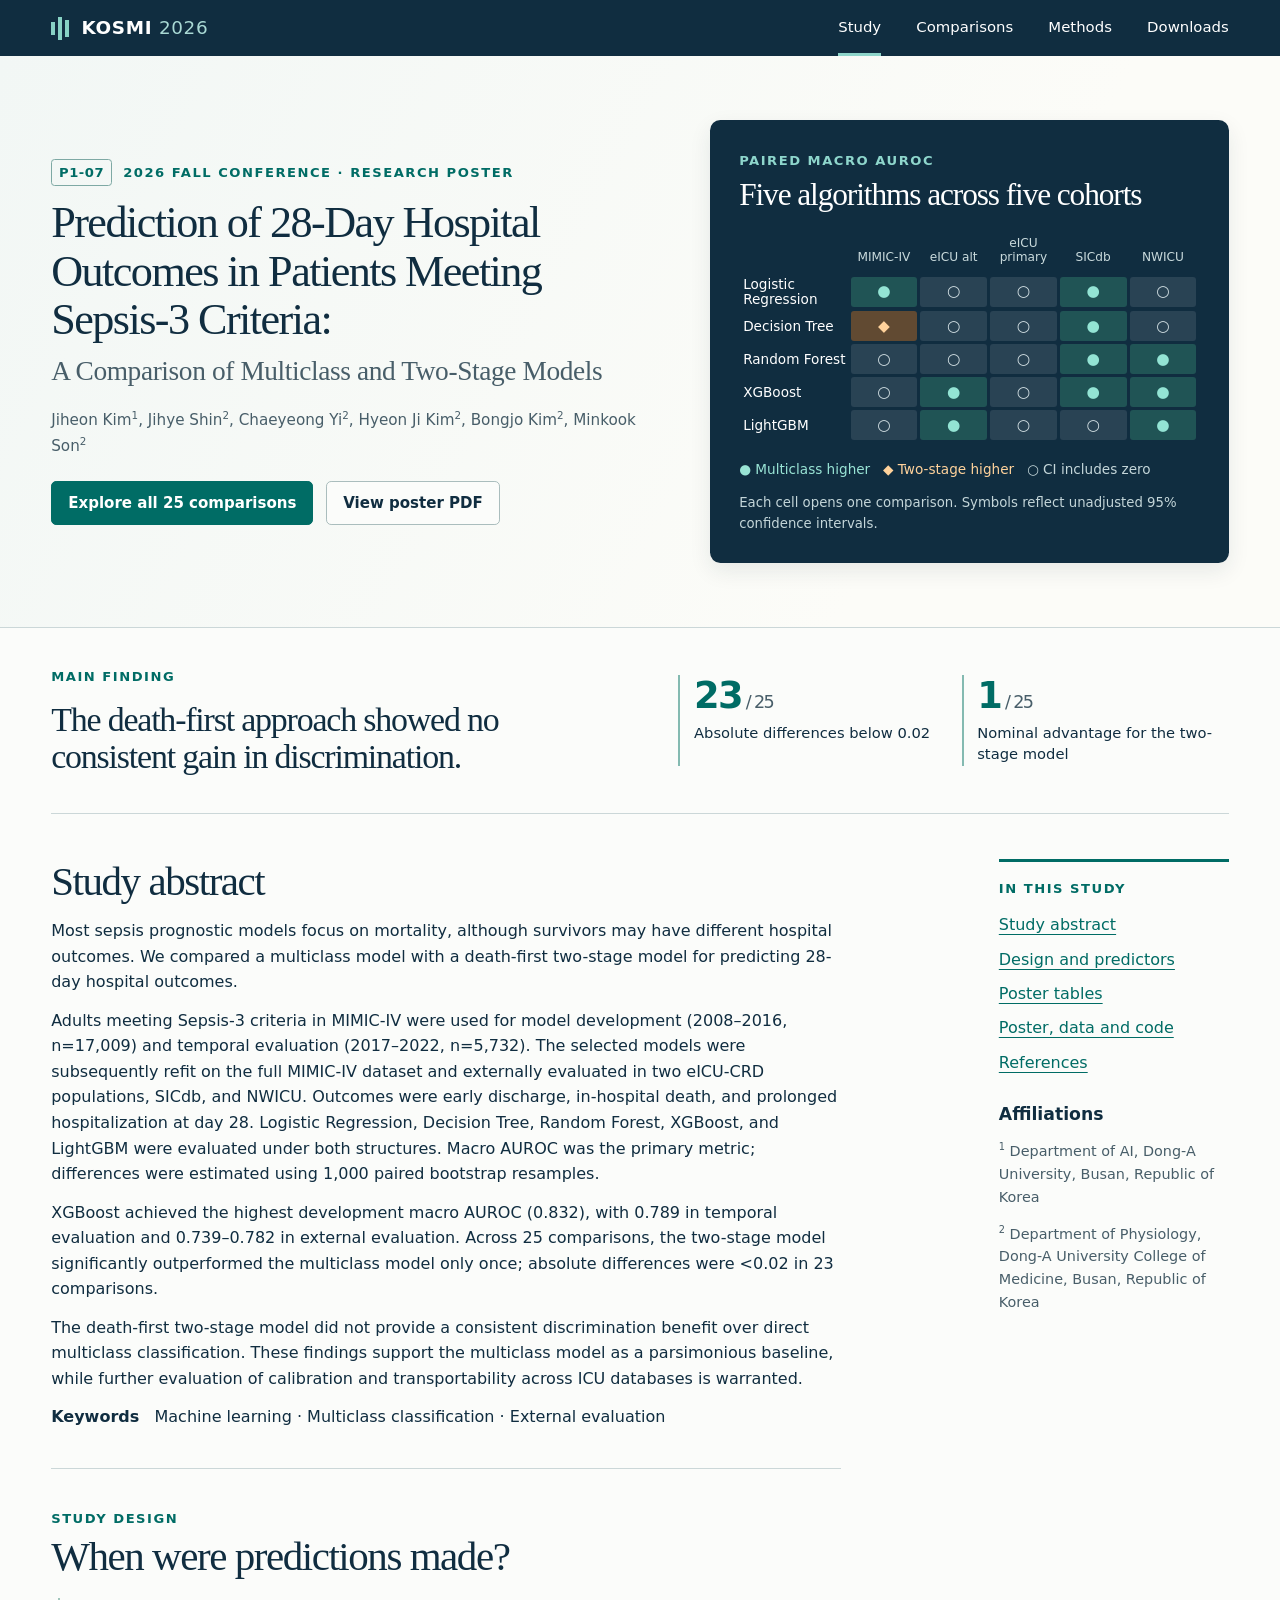
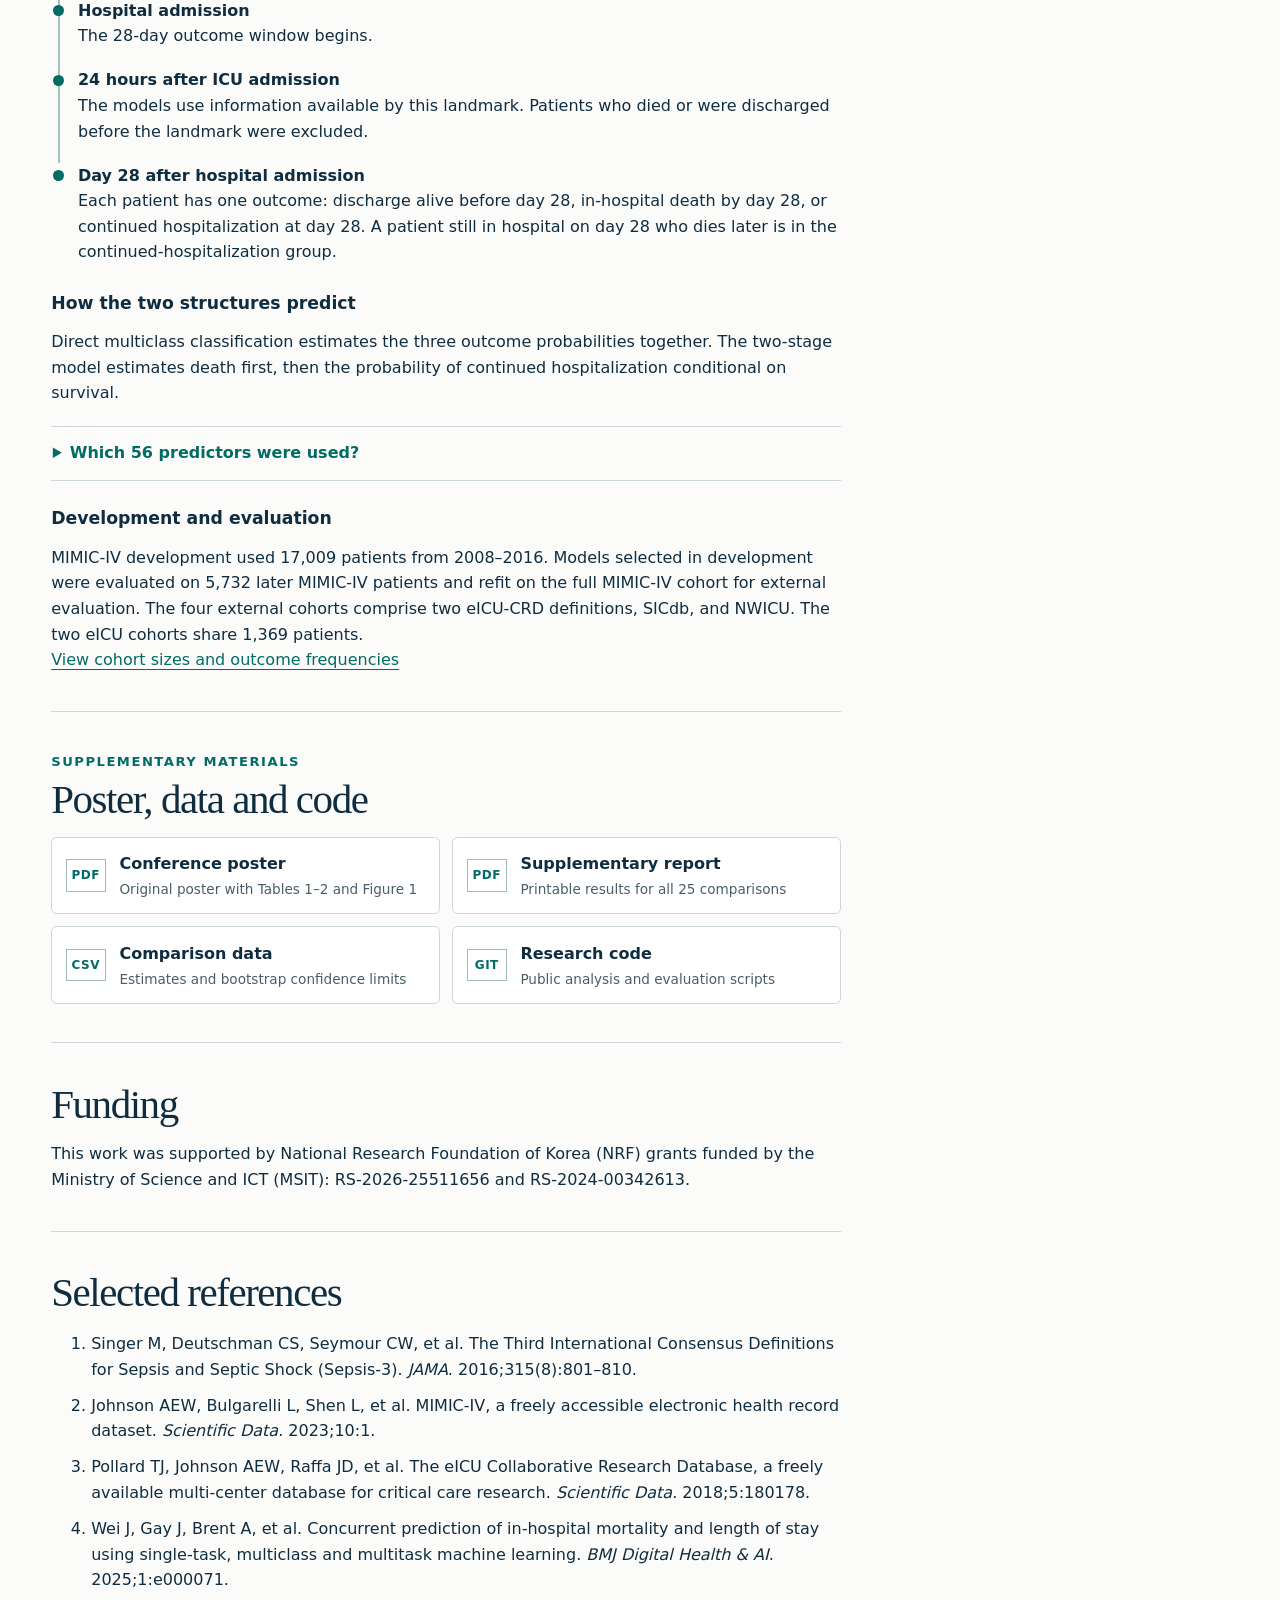
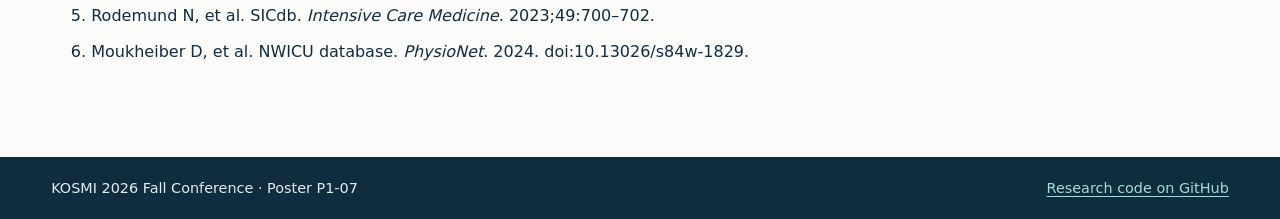
==== commit 034cd1c7: "Publish English poster supplement and interactive paired comparisons" ====
--- a/docs/index.html
+++ b/docs/index.html
@@ -1,84 +1,61 @@
-<!DOCTYPE html>
-<html lang="en">
-<head>
-<meta charset="UTF-8">
-<meta name="viewport" content="width=device-width, initial-scale=1">
-<meta name="description" content="KOSMI 2026 poster P1-07: Prediction of 28-Day Hospital Outcomes in Patients Meeting Sepsis-3 Criteria: A Comparison of Multiclass and Two-Stage Models.">
-<meta name="theme-color" content="#ffffff">
-<title>Sepsis-3: 28-Day Hospital Outcomes | KOSMI 2026 P1-07</title>
-<style>
-:root{color-scheme:light;--ink:#1d2835;--muted:#52606d;--blue:#144d79;--border:#dfe4e9;--background:#fff}
-*{box-sizing:border-box}html{scroll-behavior:smooth}body{margin:0;background:var(--background);color:var(--ink);font:16px/1.72 system-ui,-apple-system,"Segoe UI",Arial,sans-serif}
-a{color:var(--blue);text-underline-offset:3px}a:focus-visible{outline:3px solid #144d79;outline-offset:4px}
-.container{max-width:860px;padding:0 26px;margin:0 auto}
-header{border-bottom:1px solid var(--border);padding:20px 0}
-header .container{display:flex;justify-content:space-between;align-items:center;gap:14px;flex-wrap:wrap}
-.journal{font-size:.82rem;font-weight:700;letter-spacing:.04em;color:#29374a;text-transform:uppercase}
-nav{display:flex;gap:18px;align-items:center;flex-wrap:wrap;font-size:.87rem}
-main{padding:46px 0 75px}
-.type{color:#596675;text-transform:uppercase;font-size:.78rem;font-weight:700;letter-spacing:.1em}
-h1{font-family:Georgia,"Times New Roman",serif;font-size:clamp(1.8rem,4vw,2.55rem);font-weight:700;line-height:1.25;letter-spacing:-.02em;margin:12px 0 24px}
-.authors{font-weight:600;margin:0 0 9px;line-height:1.65}
-.affiliations{color:var(--muted);font-size:.91rem;margin:4px 0}
-.meta{margin:25px 0 30px;padding:18px 0;border-top:1px solid var(--border);border-bottom:1px solid var(--border);font-size:.89rem;color:var(--muted);display:flex;gap:12px 30px;flex-wrap:wrap}
-h2{font-family:Georgia,"Times New Roman",serif;font-size:1.45rem;line-height:1.3;border-bottom:1px solid var(--border);padding-bottom:11px;margin:40px 0 21px}
-h3{font-size:1.01rem;margin:24px 0 6px}
-p{margin:0 0 14px}
-.section{margin:0 0 17px}
-.section strong{color:#172b42}
-.keywords{font-size:.93rem;margin-top:24px}
-.related{margin:34px 0;padding:22px 24px;border:1px solid var(--border);border-radius:4px;background:#fafbfc}
-.related p{margin-bottom:10px}
-.links{display:flex;gap:8px 23px;flex-wrap:wrap}
-.note,footer{font-size:.86rem;color:var(--muted)}
-ol{padding-left:1.5rem}li{margin-bottom:9px}
-footer{border-top:1px solid var(--border);padding:24px 0 36px}
-@media(max-width:640px){.container{padding:0 20px}main{padding-top:30px}.meta{gap:8px;display:block}.meta span{display:block}.related{padding:18px}}
-</style>
-</head>
-<body>
-<header><div class="container"><div class="journal">KOSMI 2026 · Fall Conference</div><nav aria-label="Main navigation"><a href="#abstract">Abstract</a><a href="#references">References</a><a href="results.html">Supplementary results</a><a href="https://github.com/Flight2Moon/KOSMI-2026-Sepsis-28d">Source code</a></nav></div></header>
-<main class="container">
-<article>
-<div class="type">Conference poster · P1-07 · Research abstract</div>
-<h1>Prediction of 28-Day Hospital Outcomes in Patients Meeting Sepsis-3 Criteria: A Comparison of Multiclass and Two-Stage Models</h1>
+<!doctype html>
+<html lang="en"><head>
+<meta charset="utf-8"><meta name="viewport" content="width=device-width, initial-scale=1">
+<meta name="theme-color" content="#102d40">
+<meta name="description" content="KOSMI 2026 poster P1-07. Explore 25 paired comparisons of direct multiclass and death-first two-stage models for 28-day hospital outcomes in Sepsis-3 cohorts.">
+<title>28-Day Hospital Outcomes in Sepsis-3 | KOSMI 2026 · P1-07</title>
+<link rel="stylesheet" href="assets/study.css"></head><body>
+<a class="skip" href="#main">Skip to content</a><header class="mast"><div class="wrap mast-inner"><a class="brand" href="index.html"><span class="brand-symbol" aria-hidden="true"><i></i><i></i><i></i></span>KOSMI <b>2026</b></a><nav aria-label="Main navigation"><a href="index.html" aria-current="page">Study</a><a href="results.html#comparisons">Comparisons</a><a href="index.html#methods">Methods</a><a href="index.html#downloads">Downloads</a></nav></div></header>
+<main id="main">
+<section class="hero"><div class="wrap hero-layout">
+<div class="hero-copy"><p class="kicker"><span class="conference-tag">P1-07</span> 2026 Fall Conference · Research poster</p>
+<h1>Prediction of 28-Day Hospital Outcomes in Patients Meeting Sepsis-3 Criteria: <span>A Comparison of Multiclass and Two-Stage Models</span></h1>
 <p class="authors">Jiheon Kim<sup>1</sup>, Jihye Shin<sup>2</sup>, Chaeyeong Yi<sup>2</sup>, Hyeon Ji Kim<sup>2</sup>, Bongjo Kim<sup>2</sup>, Minkook Son<sup>2</sup></p>
-<p class="affiliations"><sup>1</sup> Department of AI, Dong-A University, Busan, Republic of Korea</p>
-<p class="affiliations"><sup>2</sup> Department of Physiology, Dong-A University College of Medicine, Busan, Republic of Korea</p>
-<div class="meta"><span><b>Presentation:</b> KOSMI Fall Conference 2026</span><span><b>Poster:</b> P1-07</span><span><b>Document type:</b> Conference abstract and supplementary research materials</span></div>
-
-<section id="abstract" aria-labelledby="abstract-heading">
-<h2 id="abstract-heading">Abstract</h2>
-<p class="section"><strong>Background:</strong> Most sepsis prognostic models focus on mortality, although survivors may experience different hospital outcomes.</p>
-<p class="section"><strong>Objective:</strong> To compare direct multiclass classification with a death-first two-stage approach for predicting 28-day hospital outcomes across temporal and external ICU evaluations.</p>
-<p class="section"><strong>Methods:</strong> Adults meeting Sepsis-3 criteria in MIMIC-IV were used for model development (2008–2016; n = 17,009) and temporal evaluation (2017–2022; n = 5,732). Selected models were refit on the full MIMIC-IV cohort and externally evaluated in two eICU-CRD populations, SICdb, and NWICU. The three outcomes were early discharge alive, in-hospital death, and prolonged hospitalization at day 28. Logistic Regression, Decision Tree, Random Forest, XGBoost, and LightGBM were evaluated using both prediction structures. The primary metric was macro area under the receiver operating characteristic curve (AUROC), with between-structure differences estimated using 1,000 patient-level paired bootstrap resamples.</p>
-<p class="section"><strong>Results:</strong> The multiclass XGBoost model achieved a development macro AUROC of 0.832, 0.789 in temporal evaluation, and 0.739–0.782 in external evaluation. Across 25 comparisons (five algorithms × five evaluation cohorts), the two-stage approach had a nominally significant advantage in one comparison, while 23 comparisons had an absolute macro AUROC difference below 0.02. Differences were assessed using unadjusted 95% bootstrap confidence intervals; no multiple-comparison correction was applied.</p>
-<p class="section"><strong>Conclusions:</strong> The death-first two-stage approach did not consistently improve discrimination over direct multiclass classification. Direct multiclass classification may provide a simpler reference approach for predicting 28-day hospital outcomes. Further evaluation of calibration and transportability across ICU databases is warranted. These findings do not establish equivalence between the structures.</p>
-<p class="keywords"><strong>Keywords:</strong> Machine learning; Multiclass classification; External evaluation; Sepsis-3</p>
-</section>
-
-<section class="related" aria-labelledby="materials-heading">
-<h2 id="materials-heading" style="margin-top:0">Supplementary materials</h2>
-<p>Explore the full comparison results, confidence intervals, and selected research code accompanying poster P1-07.</p>
-<div class="links"><a href="results.html">Interactive results and study tables</a><a href="data/all_25_comparisons.csv" download>All 25 comparisons (CSV)</a><a href="assets/supplementary-results.pdf">Supplementary PDF</a><a href="https://github.com/Flight2Moon/KOSMI-2026-Sepsis-28d">Public source code repository</a></div>
-<p class="note" style="margin-top:15px;margin-bottom:0">The two eICU cohorts partly overlap. Patient-level clinical records are not redistributed here. Some source scripts depend on access-controlled databases.</p>
-</section>
-
+<div class="actions"><a class="btn primary" href="results.html#comparisons">Explore all 25 comparisons</a><a class="btn" href="assets/conference-poster.pdf">View poster PDF</a></div></div>
+<div class="snapshot-card"><p class="overline">Paired macro AUROC</p><h2>Five algorithms across five cohorts</h2>
+<table class="snapshot"><caption class="sr">Nominal results by algorithm and cohort. Select a comparison for its estimates.</caption><thead><tr><td></td><th scope="col">MIMIC-IV</th><th scope="col">eICU alt</th><th scope="col">eICU primary</th><th scope="col">SICdb</th><th scope="col">NWICU</th></tr></thead><tbody><tr><th scope="row">Logistic Regression</th><td><a href="results.html?model=Logistic+Regression&amp;cohort=MIMIC-IV+Temporal#comparisons" class="tile multi" aria-label="Logistic Regression, MIMIC-IV Temporal: Δ +0.0020, Multiclass" title="Logistic Regression, MIMIC-IV Temporal: Δ +0.0020, Multiclass">●</a></td><td><a href="results.html?model=Logistic+Regression&amp;cohort=eICU-CRD+alt#comparisons" class="tile neutral" aria-label="Logistic Regression, eICU-CRD alt: Δ −0.0007, CI includes zero" title="Logistic Regression, eICU-CRD alt: Δ −0.0007, CI includes zero">○</a></td><td><a href="results.html?model=Logistic+Regression&amp;cohort=eICU-CRD+primary#comparisons" class="tile neutral" aria-label="Logistic Regression, eICU-CRD primary: Δ −0.0009, CI includes zero" title="Logistic Regression, eICU-CRD primary: Δ −0.0009, CI includes zero">○</a></td><td><a href="results.html?model=Logistic+Regression&amp;cohort=SICdb#comparisons" class="tile multi" aria-label="Logistic Regression, SICdb: Δ +0.0023, Multiclass" title="Logistic Regression, SICdb: Δ +0.0023, Multiclass">●</a></td><td><a href="results.html?model=Logistic+Regression&amp;cohort=NWICU#comparisons" class="tile neutral" aria-label="Logistic Regression, NWICU: Δ +0.0006, CI includes zero" title="Logistic Regression, NWICU: Δ +0.0006, CI includes zero">○</a></td></tr><tr><th scope="row">Decision Tree</th><td><a href="results.html?model=Decision+Tree&amp;cohort=MIMIC-IV+Temporal#comparisons" class="tile two" aria-label="Decision Tree, MIMIC-IV Temporal: Δ −0.0154, Two-stage" title="Decision Tree, MIMIC-IV Temporal: Δ −0.0154, Two-stage">◆</a></td><td><a href="results.html?model=Decision+Tree&amp;cohort=eICU-CRD+alt#comparisons" class="tile neutral" aria-label="Decision Tree, eICU-CRD alt: Δ +0.0052, CI includes zero" title="Decision Tree, eICU-CRD alt: Δ +0.0052, CI includes zero">○</a></td><td><a href="results.html?model=Decision+Tree&amp;cohort=eICU-CRD+primary#comparisons" class="tile neutral" aria-label="Decision Tree, eICU-CRD primary: Δ −0.0231, CI includes zero" title="Decision Tree, eICU-CRD primary: Δ −0.0231, CI includes zero">○</a></td><td><a href="results.html?model=Decision+Tree&amp;cohort=SICdb#comparisons" class="tile multi" aria-label="Decision Tree, SICdb: Δ +0.0220, Multiclass" title="Decision Tree, SICdb: Δ +0.0220, Multiclass">●</a></td><td><a href="results.html?model=Decision+Tree&amp;cohort=NWICU#comparisons" class="tile neutral" aria-label="Decision Tree, NWICU: Δ +0.0078, CI includes zero" title="Decision Tree, NWICU: Δ +0.0078, CI includes zero">○</a></td></tr><tr><th scope="row">Random Forest</th><td><a href="results.html?model=Random+Forest&amp;cohort=MIMIC-IV+Temporal#comparisons" class="tile neutral" aria-label="Random Forest, MIMIC-IV Temporal: Δ −0.0013, CI includes zero" title="Random Forest, MIMIC-IV Temporal: Δ −0.0013, CI includes zero">○</a></td><td><a href="results.html?model=Random+Forest&amp;cohort=eICU-CRD+alt#comparisons" class="tile neutral" aria-label="Random Forest, eICU-CRD alt: Δ +0.0015, CI includes zero" title="Random Forest, eICU-CRD alt: Δ +0.0015, CI includes zero">○</a></td><td><a href="results.html?model=Random+Forest&amp;cohort=eICU-CRD+primary#comparisons" class="tile neutral" aria-label="Random Forest, eICU-CRD primary: Δ −0.0042, CI includes zero" title="Random Forest, eICU-CRD primary: Δ −0.0042, CI includes zero">○</a></td><td><a href="results.html?model=Random+Forest&amp;cohort=SICdb#comparisons" class="tile multi" aria-label="Random Forest, SICdb: Δ +0.0169, Multiclass" title="Random Forest, SICdb: Δ +0.0169, Multiclass">●</a></td><td><a href="results.html?model=Random+Forest&amp;cohort=NWICU#comparisons" class="tile multi" aria-label="Random Forest, NWICU: Δ +0.0123, Multiclass" title="Random Forest, NWICU: Δ +0.0123, Multiclass">●</a></td></tr><tr><th scope="row">XGBoost</th><td><a href="results.html?model=XGBoost&amp;cohort=MIMIC-IV+Temporal#comparisons" class="tile neutral" aria-label="XGBoost, MIMIC-IV Temporal: Δ +0.0004, CI includes zero" title="XGBoost, MIMIC-IV Temporal: Δ +0.0004, CI includes zero">○</a></td><td><a href="results.html?model=XGBoost&amp;cohort=eICU-CRD+alt#comparisons" class="tile multi" aria-label="XGBoost, eICU-CRD alt: Δ +0.0086, Multiclass" title="XGBoost, eICU-CRD alt: Δ +0.0086, Multiclass">●</a></td><td><a href="results.html?model=XGBoost&amp;cohort=eICU-CRD+primary#comparisons" class="tile neutral" aria-label="XGBoost, eICU-CRD primary: Δ +0.0062, CI includes zero" title="XGBoost, eICU-CRD primary: Δ +0.0062, CI includes zero">○</a></td><td><a href="results.html?model=XGBoost&amp;cohort=SICdb#comparisons" class="tile multi" aria-label="XGBoost, SICdb: Δ +0.0067, Multiclass" title="XGBoost, SICdb: Δ +0.0067, Multiclass">●</a></td><td><a href="results.html?model=XGBoost&amp;cohort=NWICU#comparisons" class="tile multi" aria-label="XGBoost, NWICU: Δ +0.0104, Multiclass" title="XGBoost, NWICU: Δ +0.0104, Multiclass">●</a></td></tr><tr><th scope="row">LightGBM</th><td><a href="results.html?model=LightGBM&amp;cohort=MIMIC-IV+Temporal#comparisons" class="tile neutral" aria-label="LightGBM, MIMIC-IV Temporal: Δ +0.0029, CI includes zero" title="LightGBM, MIMIC-IV Temporal: Δ +0.0029, CI includes zero">○</a></td><td><a href="results.html?model=LightGBM&amp;cohort=eICU-CRD+alt#comparisons" class="tile multi" aria-label="LightGBM, eICU-CRD alt: Δ +0.0047, Multiclass" title="LightGBM, eICU-CRD alt: Δ +0.0047, Multiclass">●</a></td><td><a href="results.html?model=LightGBM&amp;cohort=eICU-CRD+primary#comparisons" class="tile neutral" aria-label="LightGBM, eICU-CRD primary: Δ +0.0018, CI includes zero" title="LightGBM, eICU-CRD primary: Δ +0.0018, CI includes zero">○</a></td><td><a href="results.html?model=LightGBM&amp;cohort=SICdb#comparisons" class="tile neutral" aria-label="LightGBM, SICdb: Δ +0.0029, CI includes zero" title="LightGBM, SICdb: Δ +0.0029, CI includes zero">○</a></td><td><a href="results.html?model=LightGBM&amp;cohort=NWICU#comparisons" class="tile multi" aria-label="LightGBM, NWICU: Δ +0.0083, Multiclass" title="LightGBM, NWICU: Δ +0.0083, Multiclass">●</a></td></tr></tbody></table><div class="snap-legend"><span class="key multi">● Multiclass higher</span><span class="key two">◆ Two-stage higher</span><span class="key neutral">○ CI includes zero</span></div>
+<p class="card-note">Each cell opens one comparison. Symbols reflect unadjusted 95% confidence intervals.</p></div></div></section>
+<div class="wrap">
+<section class="findings"><div><p class="kicker">Main finding</p><h2>The death-first approach showed no consistent gain in discrimination.</h2></div>
+<div class="number-links">
+<a href="results.html?view=small#comparisons"><strong>23<span> / 25</span></strong><span>Absolute differences below 0.02</span></a>
+<a href="results.html?view=two#comparisons"><strong>1<span> / 25</span></strong><span>Nominal advantage for the two-stage model</span></a>
+</div></section>
+<div class="article-layout"><div class="article-body"><section id="abstract" aria-labelledby="abstract-heading"><h2 id="abstract-heading">Study abstract</h2>
+<p>Most sepsis prognostic models focus on mortality, although survivors may have different hospital outcomes. We compared a multiclass model with a death-first two-stage model for predicting 28-day hospital outcomes.</p>
+<p>Adults meeting Sepsis-3 criteria in MIMIC-IV were used for model development (2008–2016, n=17,009) and temporal evaluation (2017–2022, n=5,732). The selected models were subsequently refit on the full MIMIC-IV dataset and externally evaluated in two eICU-CRD populations, SICdb, and NWICU. Outcomes were early discharge, in-hospital death, and prolonged hospitalization at day 28. Logistic Regression, Decision Tree, Random Forest, XGBoost, and LightGBM were evaluated under both structures. Macro AUROC was the primary metric; differences were estimated using 1,000 paired bootstrap resamples.</p>
+<p>XGBoost achieved the highest development macro AUROC (0.832), with 0.789 in temporal evaluation and 0.739–0.782 in external evaluation. Across 25 comparisons, the two-stage model significantly outperformed the multiclass model only once; absolute differences were &lt;0.02 in 23 comparisons.</p>
+<p>The death-first two-stage model did not provide a consistent discrimination benefit over direct multiclass classification. These findings support the multiclass model as a parsimonious baseline, while further evaluation of calibration and transportability across ICU databases is warranted.</p>
+<p class="keywords"><strong>Keywords</strong> &nbsp; Machine learning · Multiclass classification · External evaluation</p></section>
+<section id="methods"><div class="section-head"><p class="kicker">Study design</p><h2>When were predictions made?</h2></div>
+<ol class="timeline">
+<li><strong>Hospital admission</strong><span>The 28-day outcome window begins.</span></li>
+<li><strong>24 hours after ICU admission</strong><span>The models use information available by this landmark. Patients who died or were discharged before the landmark were excluded.</span></li>
+<li><strong>Day 28 after hospital admission</strong><span>Each patient has one outcome: discharge alive before day 28, in-hospital death by day 28, or continued hospitalization at day 28. A patient still in hospital on day 28 who dies later is in the continued-hospitalization group.</span></li>
+</ol>
+<h3>How the two structures predict</h3><p>Direct multiclass classification estimates the three outcome probabilities together. The two-stage model estimates death first, then the probability of continued hospitalization conditional on survival.</p>
+<details class="fold"><summary>Which 56 predictors were used?</summary>
+<p>The first-day feature set excluded APS III. Each listed minimum and maximum counts as a separate input.</p><dl class="feature-list">
+<dt>Demographics and admission · 11</dt><dd>Age, male sex, five recorded race indicators (White, Black, Hispanic, Asian, other), three admission-type indicators (emergency, elective, other), and length of stay before ICU admission.</dd>
+<dt>Clinical status and support · 9</dt><dd>Charlson Comorbidity Index, Glasgow Coma Scale, body mass index, urine output, continuous renal replacement therapy, vasopressin, epinephrine, norepinephrine, and invasive mechanical ventilation.</dd>
+<dt>Vital signs · 14</dt><dd>Minimum and maximum heart rate, systolic pressure, diastolic pressure, mean blood pressure, respiratory rate, temperature, and oxygen saturation.</dd>
+<dt>Laboratory values · 22</dt><dd>Minimum and maximum blood urea nitrogen, creatinine, white blood cell count, hemoglobin, platelet count, chloride, sodium, bicarbonate, potassium, glucose, and calcium.</dd></dl></details>
+<h3>Development and evaluation</h3><p>MIMIC-IV development used 17,009 patients from 2008–2016. Models selected in development were evaluated on 5,732 later MIMIC-IV patients and refit on the full MIMIC-IV cohort for external evaluation. The four external cohorts comprise two eICU-CRD definitions, SICdb, and NWICU. The two eICU cohorts share 1,369 patients.</p><a href="results.html#tables">View cohort sizes and outcome frequencies</a></section>
+<section id="downloads"><div class="section-head"><p class="kicker">Supplementary materials</p><h2 id="materials-heading">Poster, data and code</h2></div><div class="files"><a class="file" href="assets/conference-poster.pdf"><span class="filetype">PDF</span><span><strong>Conference poster</strong><small>Original poster with Tables 1–2 and Figure 1</small></span></a><a class="file" href="assets/supplementary-results.pdf"><span class="filetype">PDF</span><span><strong>Supplementary report</strong><small>Printable results for all 25 comparisons</small></span></a><a class="file" href="data/all_25_comparisons.csv"><span class="filetype">CSV</span><span><strong>Comparison data</strong><small>Estimates and bootstrap confidence limits</small></span></a><a class="file" href="https://github.com/Flight2Moon/KOSMI-2026-Sepsis-28d"><span class="filetype">GIT</span><span><strong>Research code</strong><small>Public analysis and evaluation scripts</small></span></a></div></section>
 <section aria-labelledby="funding-heading">
 <h2 id="funding-heading">Funding</h2>
 <p>This work was supported by National Research Foundation of Korea (NRF) grants funded by the Ministry of Science and ICT (MSIT): RS-2026-25511656 and RS-2024-00342613.</p>
-</section>
-<section id="references" aria-labelledby="refs-heading">
+</section><section id="references" aria-labelledby="refs-heading">
 <h2 id="refs-heading">Selected references</h2>
 <ol>
 <li>Singer M, Deutschman CS, Seymour CW, et al. The Third International Consensus Definitions for Sepsis and Septic Shock (Sepsis-3). <em>JAMA</em>. 2016;315(8):801–810.</li>
 <li>Johnson AEW, Bulgarelli L, Shen L, et al. MIMIC-IV, a freely accessible electronic health record dataset. <em>Scientific Data</em>. 2023;10:1.</li>
 <li>Pollard TJ, Johnson AEW, Raffa JD, et al. The eICU Collaborative Research Database, a freely available multi-center database for critical care research. <em>Scientific Data</em>. 2018;5:180178.</li>
 <li>Wei J, Gay J, Brent A, et al. Concurrent prediction of in-hospital mortality and length of stay using single-task, multiclass and multitask machine learning. <em>BMJ Digital Health &amp; AI</em>. 2025;1:e000071.</li>
+<li>Rodemund N, et al. SICdb. <em>Intensive Care Medicine</em>. 2023;49:700–702.</li>
+<li>Moukheiber D, et al. NWICU database. <em>PhysioNet</em>. 2024. doi:10.13026/s84w-1829.</li>
 </ol>
-</section>
-</article>
-</main>
-<footer><div class="container">KOSMI 2026 Fall Conference · Poster P1-07. This page provides conference poster materials; it is not a peer-reviewed journal article.</div></footer>
-</body>
-</html>+</section></div>
+<aside class="study-aside"><p class="kicker">In this study</p><nav aria-label="Study sections"><a href="#abstract">Study abstract</a><a href="#methods">Design and predictors</a><a href="results.html#tables">Poster tables</a><a href="#downloads">Poster, data and code</a><a href="#references">References</a></nav><h3>Affiliations</h3><p class="affiliations"><sup>1</sup> Department of AI, Dong-A University, Busan, Republic of Korea</p>
+<p class="affiliations"><sup>2</sup> Department of Physiology, Dong-A University College of Medicine, Busan, Republic of Korea</p></aside></div>
+</div></main><footer><div class="wrap footer-inner"><span>KOSMI 2026 Fall Conference · Poster P1-07</span><a href="https://github.com/Flight2Moon/KOSMI-2026-Sepsis-28d">Research code on GitHub</a></div></footer></body></html>
--- a/docs/assets/study.css
+++ b/docs/assets/study.css
@@ -0,0 +1,215 @@
+:root {
+  color-scheme: light;
+  --navy: #102d40;
+  --muted: #485e69;
+  --teal: #006c65;
+  --amber: #925214;
+  --line: #cbd7d8;
+  --paper: #fbfcfa;
+  --serif: Georgia, "Times New Roman", serif;
+  font-family: system-ui, -apple-system, "Segoe UI", Arial, sans-serif;
+  color: var(--navy);
+  background: var(--paper);
+}
+* { box-sizing: border-box; }
+body { margin: 0; line-height: 1.6; }
+[hidden] { display: none !important; }
+a { color: var(--teal); text-underline-offset: .22em; }
+a:hover { text-decoration-thickness: 2px; }
+:focus-visible { outline: 3px solid #bf661d; outline-offset: 3px; }
+button, select { font: inherit; }
+button, summary, select { cursor: pointer; }
+button, select, a { -webkit-tap-highlight-color: transparent; }
+h1, h2, h3, p { margin: 0; }
+h1, h2 { font-family: var(--serif); font-weight: 500; letter-spacing: -.035em; line-height: 1.1; text-wrap: pretty; }
+h2 { font-size: clamp(1.8rem, 3.2vw, 2.65rem); }
+h3 { font-size: 1.08rem; line-height: 1.4; }
+p + p { margin-top: .8rem; }
+section[id], div[id] { scroll-margin-top: 1.25rem; }
+.wrap { width: min(1200px, calc(100% - clamp(2rem, 8vw, 8rem))); margin-inline: auto; }
+.skip, .sr { position: absolute; width: 1px; height: 1px; margin: -1px; padding: 0; overflow: hidden; clip-path: inset(50%); white-space: nowrap; }
+.skip:focus { width: auto; height: auto; clip-path: none; z-index: 4; top: 5px; left: 5px; background: white; padding: .5em; }
+.mast { background: var(--navy); color: white; }
+.mast-inner, .footer-inner { display: flex; align-items: center; justify-content: space-between; gap: 1.2rem; }
+.mast a { color: inherit; text-decoration: none; }
+.brand { display: inline-flex; align-items: center; gap: .42rem; font-size: 1.15rem; font-weight: 750; letter-spacing: .035em; }
+.brand b { font-weight: 400; color: #a9d9d4; }
+.brand-symbol { display: flex; align-items: center; gap: 3px; height: 25px; margin-right: .35rem; }
+.brand-symbol i { width: 4px; height: 13px; background: #87d2c5; }
+.brand-symbol i:nth-child(2) { height: 23px; }
+.brand-symbol i:nth-child(3) { height: 17px; }
+.mast nav { display: flex; align-items: stretch; flex-wrap: wrap; gap: clamp(.75rem,3vw,2.2rem); }
+.mast nav a { padding: 1rem 0 .85rem; border-bottom: 3px solid transparent; font-size: .93rem; }
+.mast nav a:hover, .mast nav a[aria-current] { border-color: #8ed5ca; }
+.hero { border-bottom: 1px solid var(--line); background: linear-gradient(118deg,#f2f7f5 0%,#fcfcf8 72%); }
+.hero-layout { display: grid; grid-template-columns: 1.17fr 1fr; gap: clamp(2rem,4vw,4rem); align-items: center; padding-block: clamp(2rem, 5vw, 4rem); }
+.kicker, .overline { font-size: .82rem; letter-spacing: .115em; text-transform: uppercase; font-weight: 720; color: var(--teal); margin-bottom: .85rem; }
+.conference-tag { display: inline-block; border: 1px solid #7ea9a4; border-radius: .22rem; padding: .12rem .43rem; letter-spacing: .04em; margin-right: .32rem; }
+.hero h1 { font-size: clamp(2.3rem, 3.45vw, 3.5rem); }
+.hero h1 span { display: block; font-size: .62em; letter-spacing: -.014em; line-height: 1.23; color: var(--muted); margin-top: .65rem; }
+.authors { color: var(--muted); margin-block: 1.15rem; font-size: .95rem; }
+sup { font-size: .68em; }
+.actions, .snap-legend, .legend, .presets { display: flex; flex-wrap: wrap; align-items: center; gap: .55rem .8rem; }
+.actions { margin-top: 1.4rem; }
+.btn { display: inline-flex; justify-content: center; align-items: center; min-height: 44px; padding: .57rem 1rem; border: 1px solid #aabdbd; border-radius: .32rem; font-size: .94rem; font-weight: 650; color: var(--navy); text-decoration: none; background: var(--paper); }
+.btn:hover { border-color: var(--teal); background: #e7f2ee; }
+.btn.primary { background: var(--teal); color: white; border-color: var(--teal); }
+.btn.primary:hover { background: #004f4d; }
+.snapshot-card { background: var(--navy); border-radius: .65rem; padding: clamp(1.1rem,2.3vw,2.1rem); color: white; box-shadow: 0 8px 22px #122f3b17; }
+.overline { color: #8ed6cc; margin-bottom: .4rem; }
+.snapshot-card h2 { font-size: clamp(1.55rem, 2.45vw, 2.22rem); margin-bottom: 1.2rem; line-height: 1.16; }
+.snapshot { width: 100%; border-collapse: separate; border-spacing: 3px; table-layout: fixed; line-height: 1.13; }
+.snapshot th { font-size: .85rem; font-weight: 500; }
+.snapshot th:first-child, .snapshot thead td { width: 24%; text-align: left; }
+.snapshot thead th { color: #c9dadc; vertical-align: bottom; padding-bottom: .34rem; font-size: .76rem; }
+.snapshot td { padding: 0; }
+.tile { display: grid; place-content: center; min-height: 30px; border-radius: 3px; text-decoration: none; font-size: .96rem; }
+.tile.multi { color: #93e4d4; background: #205455; }
+.tile.two { color: #ffd29b; background: #614a32; }
+.tile.neutral { color: #d2dfe3; background: #294354; }
+.tile:hover { box-shadow: inset 0 0 0 2px white; }
+.snap-legend, .legend { margin-top: 1rem; font-size: .85rem; }
+.key { white-space: nowrap; }
+.snap-legend .multi { color: #99e4d5; }
+.snap-legend .two { color: #ffd29b; }
+.snap-legend .neutral, .card-note { color: #c4d6d9; }
+.card-note { font-size: .83rem; margin-top: .65rem; }
+.findings { display: grid; grid-template-columns: 1fr 1fr; align-items: center; gap: clamp(2rem,6vw,6rem); border-bottom: 1px solid var(--line); padding-block: 2.35rem; }
+.findings h2 { font-size: clamp(1.6rem,2.65vw,2.45rem); }
+.number-links { display: grid; grid-template-columns: 1fr 1fr; gap: 1rem; }
+.number-links a { display: block; border-left: 2px solid #84bab1; padding: .1rem .85rem; color: var(--navy); text-decoration: none; line-height: 1.35; }
+.number-links a:hover { background: #edf4f1; }
+.number-links strong { display: block; color: var(--teal); font-size: 2.3rem; font-weight: 600; letter-spacing: -.045em; line-height: 1.05; margin-bottom: .4rem; }
+.number-links strong span { font-size: 1.1rem; color: var(--muted); font-weight: 450; }
+.number-links a > span { font-size: .92rem; }
+.article-layout { display: grid; grid-template-columns: minmax(0, 1fr) 230px; gap: clamp(2rem,8vw,8rem); padding-top: 2.8rem; }
+.article-body { max-width: 790px; }
+.article-body section, .results > section { padding-bottom: 2.4rem; margin-bottom: 2.4rem; border-bottom: 1px solid var(--line); }
+.article-body section:last-child, .results > section:last-child { border: 0; }
+.article-body h2, .section-head, .article-body h3, .results h3 { margin-bottom: .9rem; }
+.article-body h3 { margin-top: 1.6rem; }
+.study-aside { align-self: start; border-top: 3px solid var(--teal); padding-top: 1rem; }
+.study-aside nav { display: grid; gap: .55rem; margin-bottom: 1.65rem; }
+.study-aside h3 { margin-bottom: .8rem; }
+.affiliations, .fine, .subtext { color: var(--muted); }
+.affiliations, .fine { font-size: .9rem; }
+.section-head .kicker { margin-bottom: .35rem; }
+.timeline { list-style: none; padding: 0; margin: 1.15rem 0; }
+.timeline li { border-left: 2px solid #9fc5ba; padding: 0 0 1.15rem 1.15rem; margin-left: .4rem; position: relative; }
+.timeline li:last-child { border-color: transparent; padding-bottom: 0; }
+.timeline li::before { content: ''; background: var(--teal); width: .68rem; height: .68rem; border-radius: 50%; position: absolute; top: .48rem; left: -.4rem; }
+.timeline strong, .timeline span, .file strong, .file small { display: block; }
+.fold { border-block: 1px solid var(--line); margin: 1.25rem 0; padding: .85rem .1rem; }
+.fold summary { color: var(--teal); font-weight: 650; }
+.fold[open] summary { margin-bottom: .9rem; }
+.feature-list dt { font-weight: 650; margin-top: .7rem; }
+.feature-list dd { margin: .2rem 0 0; }
+.files { display: grid; grid-template-columns: repeat(2,minmax(0,1fr)); gap: .75rem; }
+.file { display: flex; align-items: center; gap: .85rem; border: 1px solid var(--line); border-radius: .35rem; padding: .85rem; text-decoration: none; color: var(--navy); background: white; }
+.file:hover { border-color: var(--teal); }
+.filetype { font-size: .75rem; font-weight: 750; letter-spacing: .04em; color: var(--teal); border: 1px solid #a1bcb6; min-width: 2.5rem; padding: .35rem .2rem; text-align: center; }
+.file small { color: var(--muted); line-height: 1.45; margin-top: .2rem; font-size: .85rem; }
+#references li { margin-bottom: .65rem; }
+footer { background: var(--navy); color: #e2edec; font-size: .9rem; padding: 1.2rem 0; }
+footer a { color: #a2ddd3; }
+.results { padding-top: 2.35rem; }
+.results-title h1 { font-size: clamp(2.4rem,4.5vw,4.1rem); }
+.results-title > p:last-child { margin-top: .7rem; max-width: 70ch; color: var(--muted); }
+.method-strip { display: grid; grid-template-columns: 1fr 1.2fr; gap: 1.3rem 2rem; border-block: 1px solid var(--line); background: #edf5f1; padding: 1rem 1.25rem; margin: 1.4rem 0 2rem; font-size: .95rem; }
+.method-strip p { margin: 0; }
+.method-strip b { display: block; color: var(--teal); }
+.control-head { display: flex; align-items: baseline; flex-wrap: wrap; justify-content: space-between; gap: .6rem; }
+.control-head h2, .interpret h2 { font-size: 1.8rem; }
+.presets { gap: .45rem; margin-block: .9rem 1rem; }
+.presets button, .reset { background: white; color: var(--navy); border: 1px solid #aebfbd; border-radius: .3rem; padding: .42rem .68rem; min-height: 2.5rem; font-size: .9rem; }
+.presets button[aria-pressed=true] { background: var(--navy); border-color: var(--navy); color: white; }
+.presets button:hover, .reset:hover { border-color: var(--teal); box-shadow: inset 0 0 0 1px var(--teal); }
+.filters { display: flex; flex-wrap: wrap; align-items: end; gap: .65rem 1rem; }
+.filters label { display: grid; gap: .18rem; color: var(--muted); font-size: .86rem; font-weight: 650; }
+.filters select { appearance: none; background: white url("data:image/svg+xml,%3Csvg xmlns='http://www.w3.org/2000/svg' width='12' height='8' viewBox='0 0 12 8'%3E%3Cpath d='m1 1 5 5 5-5' fill='none' stroke='%23334f57' stroke-width='1.8'/%3E%3C/svg%3E") no-repeat right .65rem center; color: var(--navy); border: 1px solid #aebfbd; border-radius: .3rem; padding: .45rem 2rem .45rem .65rem; font-size: .95rem; min-height: 2.5rem; }
+.reset { color: var(--teal); }
+#filtered-count { font-size: .9rem; color: var(--muted); margin: .8rem 0 .65rem; }
+.explore-layout { display: grid; grid-template-columns: minmax(0,1.85fr) minmax(240px,.85fr); gap: 1.35rem; align-items: start; }
+.grid-table { border-spacing: .2rem; width: 100%; table-layout: fixed; line-height: 1.25; }
+.grid-table th { font-size: .86rem; font-weight: 600; }
+.grid-table th:first-child { text-align: left; width: 19%; }
+.grid-table th[scope=col] { padding-bottom: .3rem; }
+.grid-table td { padding: 0; text-align: center; background: #edf0ef; border-radius: .25rem; }
+.cell { display: grid; align-content: center; width: 100%; min-height: 2.9rem; border: 2px solid transparent; border-radius: .25rem; font-weight: 650; font-size: .86rem; line-height: 1.25; font-variant-numeric: tabular-nums; }
+.cell.multi { color: #005750; background: #c9e9df; }
+.cell.two { color: #7b450c; background: #f6dfbf; }
+.cell.neutral { color: #40545c; background: #e4eaeb; }
+.cell.active, .cell:hover { border-color: var(--navy); }
+.symbol { font-size: .76rem; }
+.grid-empty { color: #63757a; }
+.legend .multi { color: var(--teal); }
+.legend .two { color: var(--amber); }
+.legend .neutral { color: var(--muted); }
+.detail { padding: 1.15rem; background: #edf5f2; border: 1px solid #b9d6cd; border-radius: .4rem; }
+.detail .kicker { margin-bottom: .2rem; }
+.detail h3 { font-size: 1.23rem; margin: 0; }
+.detail .cohort { color: var(--muted); font-size: .91rem; }
+.detail .delta { font: 500 2.1rem/1.2 var(--serif); display: block; margin-top: .75rem; }
+.detail .bounds { font-size: .9rem; }
+.detail dl { border-top: 1px solid #c3d5cd; padding-top: .6rem; margin: .9rem 0 0; }
+.detail dt { font-weight: 650; font-size: .9rem; }
+.detail dd { margin: 0 0 .4rem; font-size: .9rem; }
+.detail .conclusion { color: var(--teal); font-weight: 650; font-size: .92rem; margin-top: .65rem; }
+.forest-fold { margin: 1rem 0; }
+.forest-axis, .forest-row { display: grid; grid-template-columns: minmax(12rem,1fr) 2fr minmax(12rem,1fr); align-items: center; gap: .7rem; }
+.forest-axis { color: var(--muted); font-size: .85rem; padding-top: .8rem; }
+.axis { display:flex; justify-content:space-between; position:relative; }
+.axis .zero { position:absolute; left:60%; transform:translateX(-50%); }
+.forest-row { width: 100%; border: 0; border-bottom: 1px solid var(--line); padding: .32rem .1rem; background: transparent; text-align: left; color: var(--navy); font-size: .86rem; min-height: 44px; }
+.forest-row.active, .forest-row:hover { background: #edf5f2; }
+.interval { position: relative; height: 25px; background: linear-gradient(to right,transparent calc(60% - .5px),#77868c calc(60% - .5px),#77868c calc(60% + .5px),transparent calc(60% + .5px)); }
+.interval .bar { height: 3px; position:absolute; top: 12px; background: currentColor; }
+.interval .point { width: 9px; height: 9px; border: 2px solid currentColor; background: currentColor; border-radius:50%; position:absolute; top:9px; transform: translateX(-50%); }
+.interval.multi { color: var(--teal); }
+.interval.two { color: var(--amber); }
+.interval.two .point { transform: translateX(-50%) rotate(45deg); border-radius:0; }
+.interval.neutral { color: #4d626a; }
+.interval.neutral .point { background: var(--paper); }
+.interpret { margin-top: 1.5rem; padding: 1.25rem; border-left: 3px solid #57988a; background: #f0f5f3; }
+.interpret p { max-width: 90ch; margin-top: .6rem; }
+.table-wrap { width: 100%; overflow-x: auto; margin: .9rem 0; }
+.data-table { width: 100%; border-collapse: collapse; font-size: .92rem; white-space: nowrap; font-variant-numeric: tabular-nums; }
+.data-table th, .data-table td { padding: .53rem .65rem; border-bottom: 1px solid var(--line); text-align: left; }
+.data-table thead { color: var(--navy); background: #e4eeea; }
+.data-table tbody th { font-weight: 550; }
+.data-table tbody tr:nth-child(even) { background: #f0f4f1; }
+#tables h3 { margin-top: 1.6rem; }
+@media(max-width: 900px) {
+  .hero-layout { grid-template-columns: 1fr 1fr; gap: 1.25rem; }
+  .article-layout { grid-template-columns: minmax(0,1fr) 180px; gap: 2rem; }
+  .explore-layout { grid-template-columns: 1fr; }
+  .detail { max-width: none; }
+}
+@media(max-width: 730px) {
+  .hero-layout, .article-layout, .findings, .method-strip { grid-template-columns: 1fr; }
+  .findings { gap: 1.2rem; padding-block: 1.7rem; }
+  .hero-layout { padding-block: 1.6rem; gap: 1.4rem; }
+  .article-layout { padding-top: 1.7rem; }
+  .study-aside { margin-bottom: 1.5rem; }
+  .mast-inner { flex-wrap: wrap; gap: .1rem .8rem; padding-top: .5rem; }
+  .mast nav a { padding-block: .55rem; font-size: .9rem; }
+  .method-strip { gap: .6rem; }
+  .forest-axis, .forest-row { grid-template-columns: minmax(6rem,.8fr) minmax(4rem,1fr) minmax(5rem,.8fr); gap: .4rem; }
+  .results { padding-top: 1.5rem; }
+}
+@media(max-width: 520px) {
+  .wrap { width: calc(100% - 1.8rem); }
+  .files { grid-template-columns: 1fr; }
+  .footer-inner { flex-wrap: wrap; }
+  .grid-table { border-spacing: 2px; }
+  .grid-table th { font-size: .8rem; overflow-wrap: anywhere; }
+  .grid-table th:first-child { width: 22%; }
+  .cell .estimate { display: none; }
+  .cell .symbol { font-size: 1.1rem; }
+  .snapshot { border-spacing: 2px; }
+  .snapshot thead th { font-size: .72rem; }
+  .snapshot th:first-child { font-size: .78rem; }
+  .filters { gap: .5rem; }
+  .filters select { max-width: 100%; }
+  .number-links { gap: .3rem; }
+}
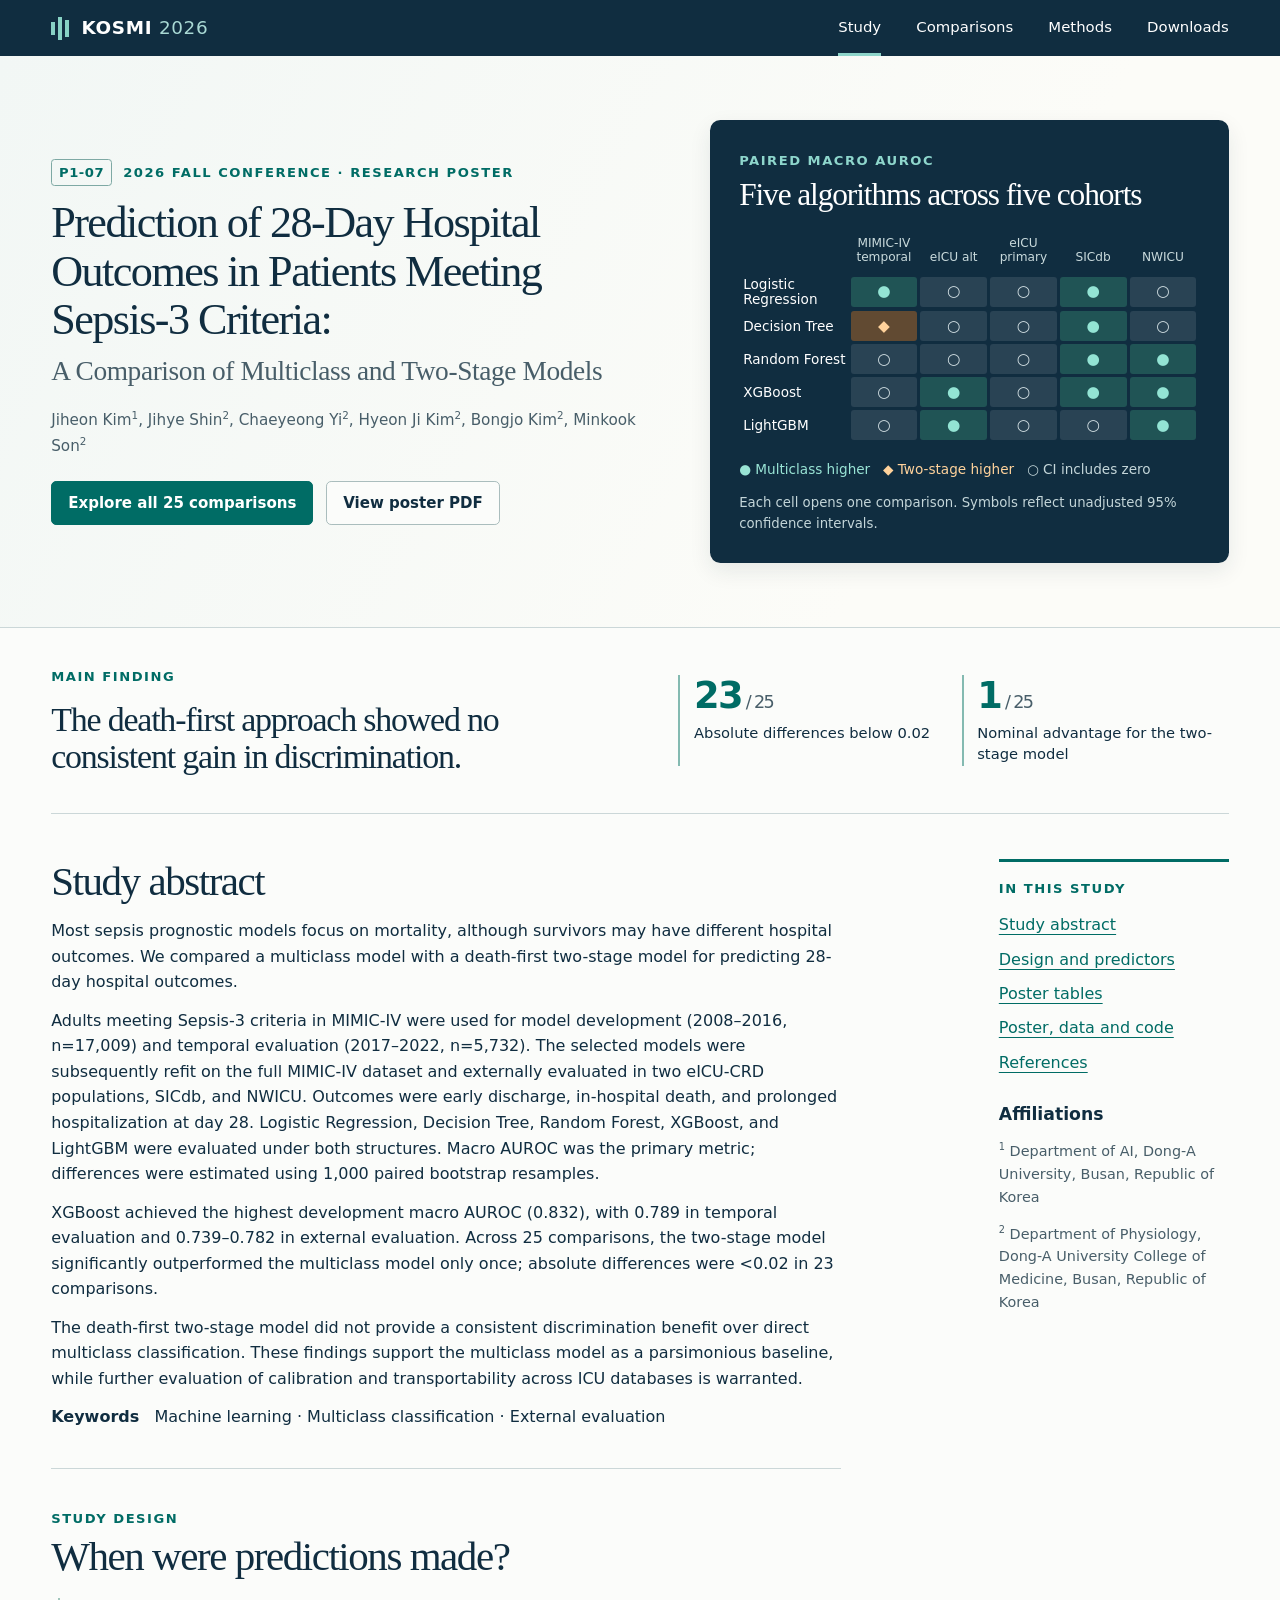
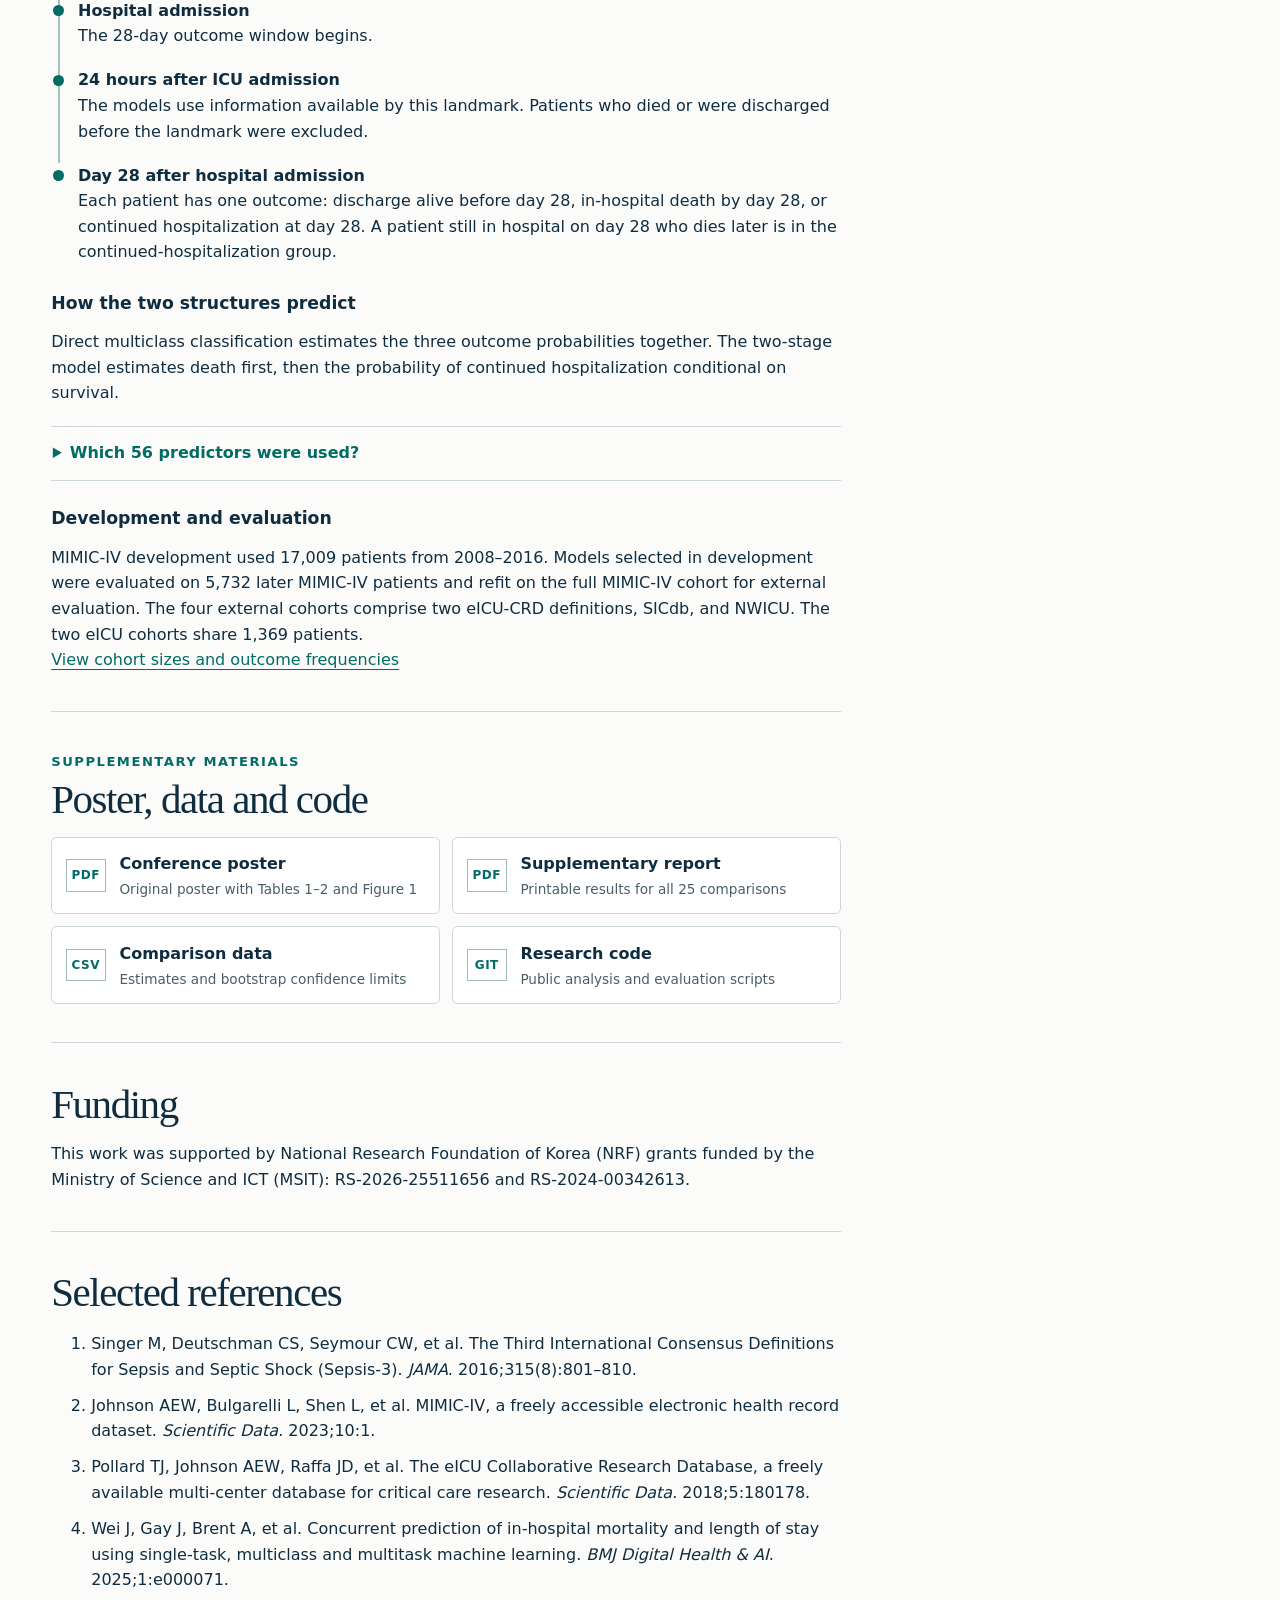
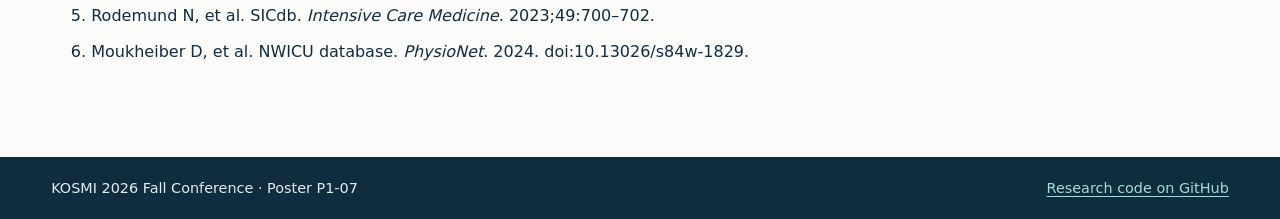
==== commit b43613da: "Identify the MIMIC-IV temporal cohort in comparison matrices" ====
--- a/docs/index.html
+++ b/docs/index.html
@@ -13,7 +13,7 @@
 <p class="authors">Jiheon Kim<sup>1</sup>, Jihye Shin<sup>2</sup>, Chaeyeong Yi<sup>2</sup>, Hyeon Ji Kim<sup>2</sup>, Bongjo Kim<sup>2</sup>, Minkook Son<sup>2</sup></p>
 <div class="actions"><a class="btn primary" href="results.html#comparisons">Explore all 25 comparisons</a><a class="btn" href="assets/conference-poster.pdf">View poster PDF</a></div></div>
 <div class="snapshot-card"><p class="overline">Paired macro AUROC</p><h2>Five algorithms across five cohorts</h2>
-<table class="snapshot"><caption class="sr">Nominal results by algorithm and cohort. Select a comparison for its estimates.</caption><thead><tr><td></td><th scope="col">MIMIC-IV</th><th scope="col">eICU alt</th><th scope="col">eICU primary</th><th scope="col">SICdb</th><th scope="col">NWICU</th></tr></thead><tbody><tr><th scope="row">Logistic Regression</th><td><a href="results.html?model=Logistic+Regression&amp;cohort=MIMIC-IV+Temporal#comparisons" class="tile multi" aria-label="Logistic Regression, MIMIC-IV Temporal: Δ +0.0020, Multiclass" title="Logistic Regression, MIMIC-IV Temporal: Δ +0.0020, Multiclass">●</a></td><td><a href="results.html?model=Logistic+Regression&amp;cohort=eICU-CRD+alt#comparisons" class="tile neutral" aria-label="Logistic Regression, eICU-CRD alt: Δ −0.0007, CI includes zero" title="Logistic Regression, eICU-CRD alt: Δ −0.0007, CI includes zero">○</a></td><td><a href="results.html?model=Logistic+Regression&amp;cohort=eICU-CRD+primary#comparisons" class="tile neutral" aria-label="Logistic Regression, eICU-CRD primary: Δ −0.0009, CI includes zero" title="Logistic Regression, eICU-CRD primary: Δ −0.0009, CI includes zero">○</a></td><td><a href="results.html?model=Logistic+Regression&amp;cohort=SICdb#comparisons" class="tile multi" aria-label="Logistic Regression, SICdb: Δ +0.0023, Multiclass" title="Logistic Regression, SICdb: Δ +0.0023, Multiclass">●</a></td><td><a href="results.html?model=Logistic+Regression&amp;cohort=NWICU#comparisons" class="tile neutral" aria-label="Logistic Regression, NWICU: Δ +0.0006, CI includes zero" title="Logistic Regression, NWICU: Δ +0.0006, CI includes zero">○</a></td></tr><tr><th scope="row">Decision Tree</th><td><a href="results.html?model=Decision+Tree&amp;cohort=MIMIC-IV+Temporal#comparisons" class="tile two" aria-label="Decision Tree, MIMIC-IV Temporal: Δ −0.0154, Two-stage" title="Decision Tree, MIMIC-IV Temporal: Δ −0.0154, Two-stage">◆</a></td><td><a href="results.html?model=Decision+Tree&amp;cohort=eICU-CRD+alt#comparisons" class="tile neutral" aria-label="Decision Tree, eICU-CRD alt: Δ +0.0052, CI includes zero" title="Decision Tree, eICU-CRD alt: Δ +0.0052, CI includes zero">○</a></td><td><a href="results.html?model=Decision+Tree&amp;cohort=eICU-CRD+primary#comparisons" class="tile neutral" aria-label="Decision Tree, eICU-CRD primary: Δ −0.0231, CI includes zero" title="Decision Tree, eICU-CRD primary: Δ −0.0231, CI includes zero">○</a></td><td><a href="results.html?model=Decision+Tree&amp;cohort=SICdb#comparisons" class="tile multi" aria-label="Decision Tree, SICdb: Δ +0.0220, Multiclass" title="Decision Tree, SICdb: Δ +0.0220, Multiclass">●</a></td><td><a href="results.html?model=Decision+Tree&amp;cohort=NWICU#comparisons" class="tile neutral" aria-label="Decision Tree, NWICU: Δ +0.0078, CI includes zero" title="Decision Tree, NWICU: Δ +0.0078, CI includes zero">○</a></td></tr><tr><th scope="row">Random Forest</th><td><a href="results.html?model=Random+Forest&amp;cohort=MIMIC-IV+Temporal#comparisons" class="tile neutral" aria-label="Random Forest, MIMIC-IV Temporal: Δ −0.0013, CI includes zero" title="Random Forest, MIMIC-IV Temporal: Δ −0.0013, CI includes zero">○</a></td><td><a href="results.html?model=Random+Forest&amp;cohort=eICU-CRD+alt#comparisons" class="tile neutral" aria-label="Random Forest, eICU-CRD alt: Δ +0.0015, CI includes zero" title="Random Forest, eICU-CRD alt: Δ +0.0015, CI includes zero">○</a></td><td><a href="results.html?model=Random+Forest&amp;cohort=eICU-CRD+primary#comparisons" class="tile neutral" aria-label="Random Forest, eICU-CRD primary: Δ −0.0042, CI includes zero" title="Random Forest, eICU-CRD primary: Δ −0.0042, CI includes zero">○</a></td><td><a href="results.html?model=Random+Forest&amp;cohort=SICdb#comparisons" class="tile multi" aria-label="Random Forest, SICdb: Δ +0.0169, Multiclass" title="Random Forest, SICdb: Δ +0.0169, Multiclass">●</a></td><td><a href="results.html?model=Random+Forest&amp;cohort=NWICU#comparisons" class="tile multi" aria-label="Random Forest, NWICU: Δ +0.0123, Multiclass" title="Random Forest, NWICU: Δ +0.0123, Multiclass">●</a></td></tr><tr><th scope="row">XGBoost</th><td><a href="results.html?model=XGBoost&amp;cohort=MIMIC-IV+Temporal#comparisons" class="tile neutral" aria-label="XGBoost, MIMIC-IV Temporal: Δ +0.0004, CI includes zero" title="XGBoost, MIMIC-IV Temporal: Δ +0.0004, CI includes zero">○</a></td><td><a href="results.html?model=XGBoost&amp;cohort=eICU-CRD+alt#comparisons" class="tile multi" aria-label="XGBoost, eICU-CRD alt: Δ +0.0086, Multiclass" title="XGBoost, eICU-CRD alt: Δ +0.0086, Multiclass">●</a></td><td><a href="results.html?model=XGBoost&amp;cohort=eICU-CRD+primary#comparisons" class="tile neutral" aria-label="XGBoost, eICU-CRD primary: Δ +0.0062, CI includes zero" title="XGBoost, eICU-CRD primary: Δ +0.0062, CI includes zero">○</a></td><td><a href="results.html?model=XGBoost&amp;cohort=SICdb#comparisons" class="tile multi" aria-label="XGBoost, SICdb: Δ +0.0067, Multiclass" title="XGBoost, SICdb: Δ +0.0067, Multiclass">●</a></td><td><a href="results.html?model=XGBoost&amp;cohort=NWICU#comparisons" class="tile multi" aria-label="XGBoost, NWICU: Δ +0.0104, Multiclass" title="XGBoost, NWICU: Δ +0.0104, Multiclass">●</a></td></tr><tr><th scope="row">LightGBM</th><td><a href="results.html?model=LightGBM&amp;cohort=MIMIC-IV+Temporal#comparisons" class="tile neutral" aria-label="LightGBM, MIMIC-IV Temporal: Δ +0.0029, CI includes zero" title="LightGBM, MIMIC-IV Temporal: Δ +0.0029, CI includes zero">○</a></td><td><a href="results.html?model=LightGBM&amp;cohort=eICU-CRD+alt#comparisons" class="tile multi" aria-label="LightGBM, eICU-CRD alt: Δ +0.0047, Multiclass" title="LightGBM, eICU-CRD alt: Δ +0.0047, Multiclass">●</a></td><td><a href="results.html?model=LightGBM&amp;cohort=eICU-CRD+primary#comparisons" class="tile neutral" aria-label="LightGBM, eICU-CRD primary: Δ +0.0018, CI includes zero" title="LightGBM, eICU-CRD primary: Δ +0.0018, CI includes zero">○</a></td><td><a href="results.html?model=LightGBM&amp;cohort=SICdb#comparisons" class="tile neutral" aria-label="LightGBM, SICdb: Δ +0.0029, CI includes zero" title="LightGBM, SICdb: Δ +0.0029, CI includes zero">○</a></td><td><a href="results.html?model=LightGBM&amp;cohort=NWICU#comparisons" class="tile multi" aria-label="LightGBM, NWICU: Δ +0.0083, Multiclass" title="LightGBM, NWICU: Δ +0.0083, Multiclass">●</a></td></tr></tbody></table><div class="snap-legend"><span class="key multi">● Multiclass higher</span><span class="key two">◆ Two-stage higher</span><span class="key neutral">○ CI includes zero</span></div>
+<table class="snapshot"><caption class="sr">Nominal results by algorithm and cohort. Select a comparison for its estimates.</caption><thead><tr><td></td><th scope="col">MIMIC-IV temporal</th><th scope="col">eICU alt</th><th scope="col">eICU primary</th><th scope="col">SICdb</th><th scope="col">NWICU</th></tr></thead><tbody><tr><th scope="row">Logistic Regression</th><td><a href="results.html?model=Logistic+Regression&amp;cohort=MIMIC-IV+Temporal#comparisons" class="tile multi" aria-label="Logistic Regression, MIMIC-IV Temporal: Δ +0.0020, Multiclass" title="Logistic Regression, MIMIC-IV Temporal: Δ +0.0020, Multiclass">●</a></td><td><a href="results.html?model=Logistic+Regression&amp;cohort=eICU-CRD+alt#comparisons" class="tile neutral" aria-label="Logistic Regression, eICU-CRD alt: Δ −0.0007, CI includes zero" title="Logistic Regression, eICU-CRD alt: Δ −0.0007, CI includes zero">○</a></td><td><a href="results.html?model=Logistic+Regression&amp;cohort=eICU-CRD+primary#comparisons" class="tile neutral" aria-label="Logistic Regression, eICU-CRD primary: Δ −0.0009, CI includes zero" title="Logistic Regression, eICU-CRD primary: Δ −0.0009, CI includes zero">○</a></td><td><a href="results.html?model=Logistic+Regression&amp;cohort=SICdb#comparisons" class="tile multi" aria-label="Logistic Regression, SICdb: Δ +0.0023, Multiclass" title="Logistic Regression, SICdb: Δ +0.0023, Multiclass">●</a></td><td><a href="results.html?model=Logistic+Regression&amp;cohort=NWICU#comparisons" class="tile neutral" aria-label="Logistic Regression, NWICU: Δ +0.0006, CI includes zero" title="Logistic Regression, NWICU: Δ +0.0006, CI includes zero">○</a></td></tr><tr><th scope="row">Decision Tree</th><td><a href="results.html?model=Decision+Tree&amp;cohort=MIMIC-IV+Temporal#comparisons" class="tile two" aria-label="Decision Tree, MIMIC-IV Temporal: Δ −0.0154, Two-stage" title="Decision Tree, MIMIC-IV Temporal: Δ −0.0154, Two-stage">◆</a></td><td><a href="results.html?model=Decision+Tree&amp;cohort=eICU-CRD+alt#comparisons" class="tile neutral" aria-label="Decision Tree, eICU-CRD alt: Δ +0.0052, CI includes zero" title="Decision Tree, eICU-CRD alt: Δ +0.0052, CI includes zero">○</a></td><td><a href="results.html?model=Decision+Tree&amp;cohort=eICU-CRD+primary#comparisons" class="tile neutral" aria-label="Decision Tree, eICU-CRD primary: Δ −0.0231, CI includes zero" title="Decision Tree, eICU-CRD primary: Δ −0.0231, CI includes zero">○</a></td><td><a href="results.html?model=Decision+Tree&amp;cohort=SICdb#comparisons" class="tile multi" aria-label="Decision Tree, SICdb: Δ +0.0220, Multiclass" title="Decision Tree, SICdb: Δ +0.0220, Multiclass">●</a></td><td><a href="results.html?model=Decision+Tree&amp;cohort=NWICU#comparisons" class="tile neutral" aria-label="Decision Tree, NWICU: Δ +0.0078, CI includes zero" title="Decision Tree, NWICU: Δ +0.0078, CI includes zero">○</a></td></tr><tr><th scope="row">Random Forest</th><td><a href="results.html?model=Random+Forest&amp;cohort=MIMIC-IV+Temporal#comparisons" class="tile neutral" aria-label="Random Forest, MIMIC-IV Temporal: Δ −0.0013, CI includes zero" title="Random Forest, MIMIC-IV Temporal: Δ −0.0013, CI includes zero">○</a></td><td><a href="results.html?model=Random+Forest&amp;cohort=eICU-CRD+alt#comparisons" class="tile neutral" aria-label="Random Forest, eICU-CRD alt: Δ +0.0015, CI includes zero" title="Random Forest, eICU-CRD alt: Δ +0.0015, CI includes zero">○</a></td><td><a href="results.html?model=Random+Forest&amp;cohort=eICU-CRD+primary#comparisons" class="tile neutral" aria-label="Random Forest, eICU-CRD primary: Δ −0.0042, CI includes zero" title="Random Forest, eICU-CRD primary: Δ −0.0042, CI includes zero">○</a></td><td><a href="results.html?model=Random+Forest&amp;cohort=SICdb#comparisons" class="tile multi" aria-label="Random Forest, SICdb: Δ +0.0169, Multiclass" title="Random Forest, SICdb: Δ +0.0169, Multiclass">●</a></td><td><a href="results.html?model=Random+Forest&amp;cohort=NWICU#comparisons" class="tile multi" aria-label="Random Forest, NWICU: Δ +0.0123, Multiclass" title="Random Forest, NWICU: Δ +0.0123, Multiclass">●</a></td></tr><tr><th scope="row">XGBoost</th><td><a href="results.html?model=XGBoost&amp;cohort=MIMIC-IV+Temporal#comparisons" class="tile neutral" aria-label="XGBoost, MIMIC-IV Temporal: Δ +0.0004, CI includes zero" title="XGBoost, MIMIC-IV Temporal: Δ +0.0004, CI includes zero">○</a></td><td><a href="results.html?model=XGBoost&amp;cohort=eICU-CRD+alt#comparisons" class="tile multi" aria-label="XGBoost, eICU-CRD alt: Δ +0.0086, Multiclass" title="XGBoost, eICU-CRD alt: Δ +0.0086, Multiclass">●</a></td><td><a href="results.html?model=XGBoost&amp;cohort=eICU-CRD+primary#comparisons" class="tile neutral" aria-label="XGBoost, eICU-CRD primary: Δ +0.0062, CI includes zero" title="XGBoost, eICU-CRD primary: Δ +0.0062, CI includes zero">○</a></td><td><a href="results.html?model=XGBoost&amp;cohort=SICdb#comparisons" class="tile multi" aria-label="XGBoost, SICdb: Δ +0.0067, Multiclass" title="XGBoost, SICdb: Δ +0.0067, Multiclass">●</a></td><td><a href="results.html?model=XGBoost&amp;cohort=NWICU#comparisons" class="tile multi" aria-label="XGBoost, NWICU: Δ +0.0104, Multiclass" title="XGBoost, NWICU: Δ +0.0104, Multiclass">●</a></td></tr><tr><th scope="row">LightGBM</th><td><a href="results.html?model=LightGBM&amp;cohort=MIMIC-IV+Temporal#comparisons" class="tile neutral" aria-label="LightGBM, MIMIC-IV Temporal: Δ +0.0029, CI includes zero" title="LightGBM, MIMIC-IV Temporal: Δ +0.0029, CI includes zero">○</a></td><td><a href="results.html?model=LightGBM&amp;cohort=eICU-CRD+alt#comparisons" class="tile multi" aria-label="LightGBM, eICU-CRD alt: Δ +0.0047, Multiclass" title="LightGBM, eICU-CRD alt: Δ +0.0047, Multiclass">●</a></td><td><a href="results.html?model=LightGBM&amp;cohort=eICU-CRD+primary#comparisons" class="tile neutral" aria-label="LightGBM, eICU-CRD primary: Δ +0.0018, CI includes zero" title="LightGBM, eICU-CRD primary: Δ +0.0018, CI includes zero">○</a></td><td><a href="results.html?model=LightGBM&amp;cohort=SICdb#comparisons" class="tile neutral" aria-label="LightGBM, SICdb: Δ +0.0029, CI includes zero" title="LightGBM, SICdb: Δ +0.0029, CI includes zero">○</a></td><td><a href="results.html?model=LightGBM&amp;cohort=NWICU#comparisons" class="tile multi" aria-label="LightGBM, NWICU: Δ +0.0083, Multiclass" title="LightGBM, NWICU: Δ +0.0083, Multiclass">●</a></td></tr></tbody></table><div class="snap-legend"><span class="key multi">● Multiclass higher</span><span class="key two">◆ Two-stage higher</span><span class="key neutral">○ CI includes zero</span></div>
 <p class="card-note">Each cell opens one comparison. Symbols reflect unadjusted 95% confidence intervals.</p></div></div></section>
 <div class="wrap">
 <section class="findings"><div><p class="kicker">Main finding</p><h2>The death-first approach showed no consistent gain in discrimination.</h2></div>
